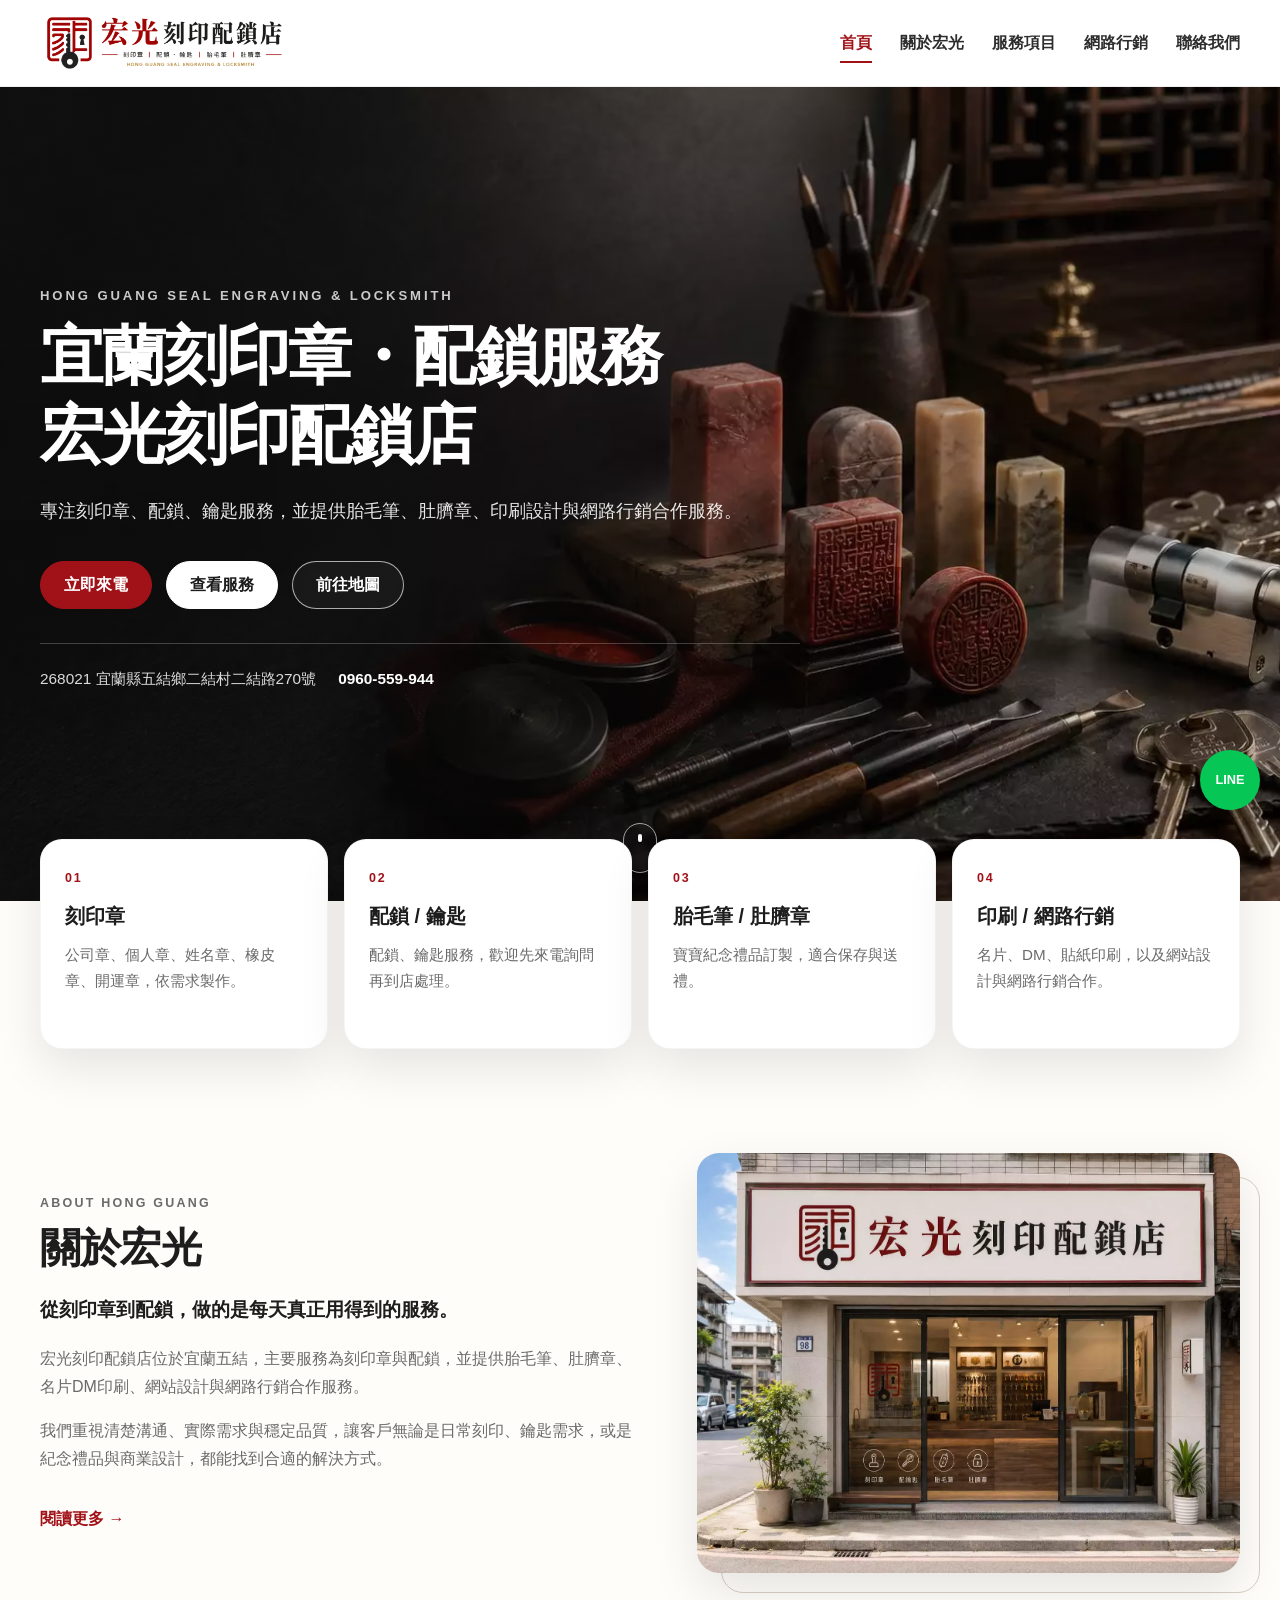
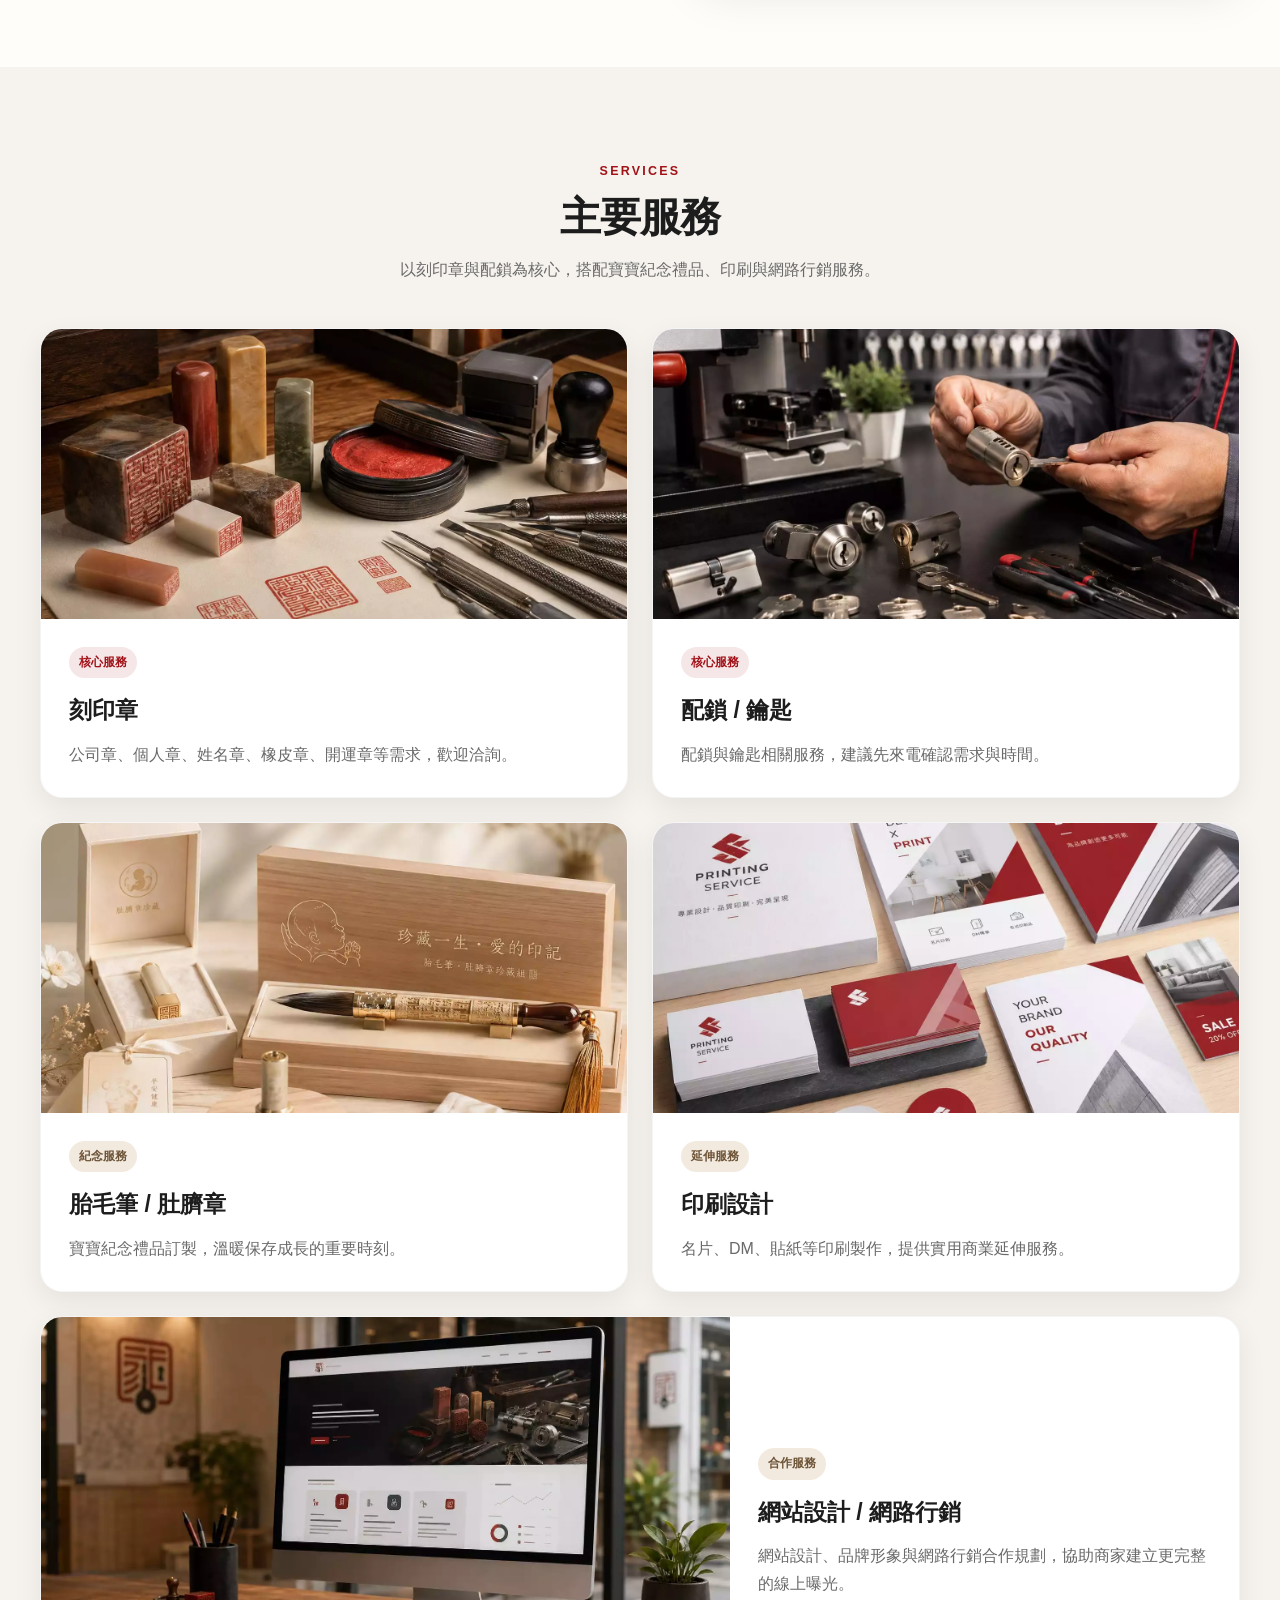
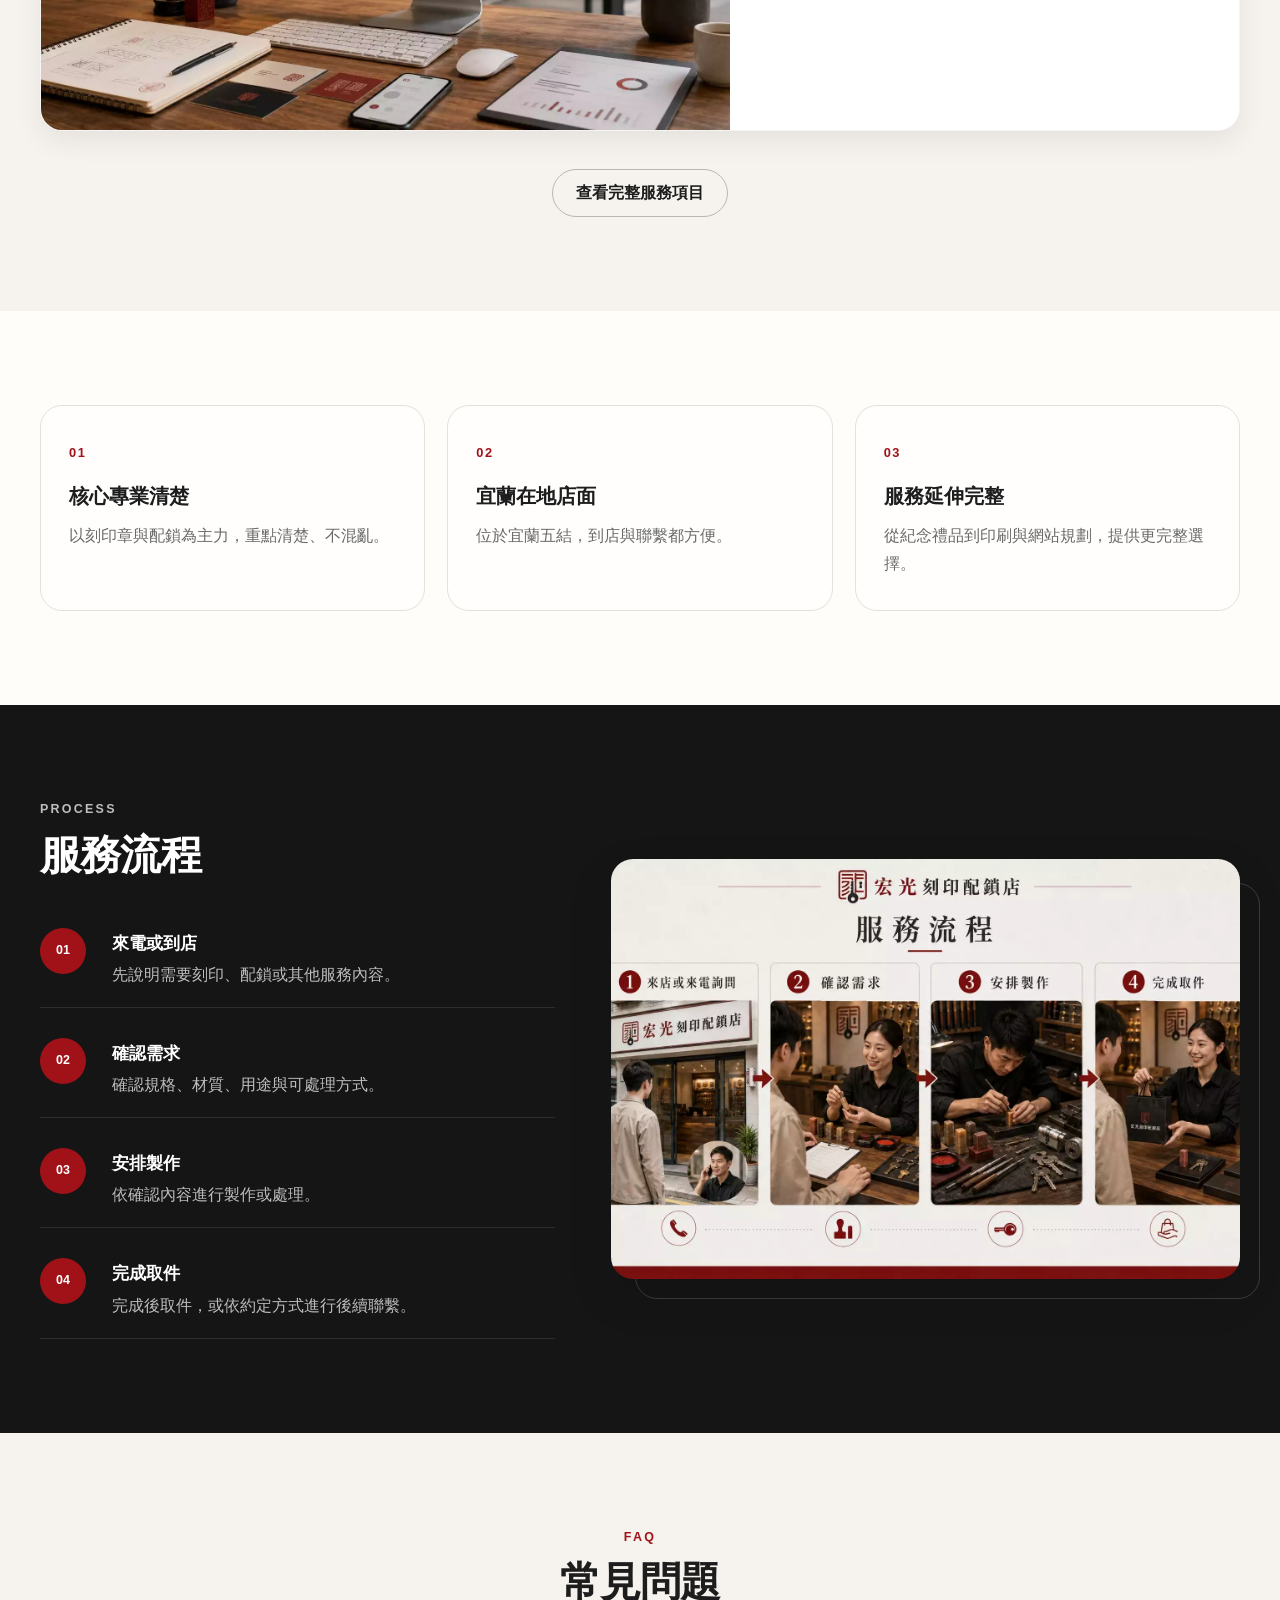
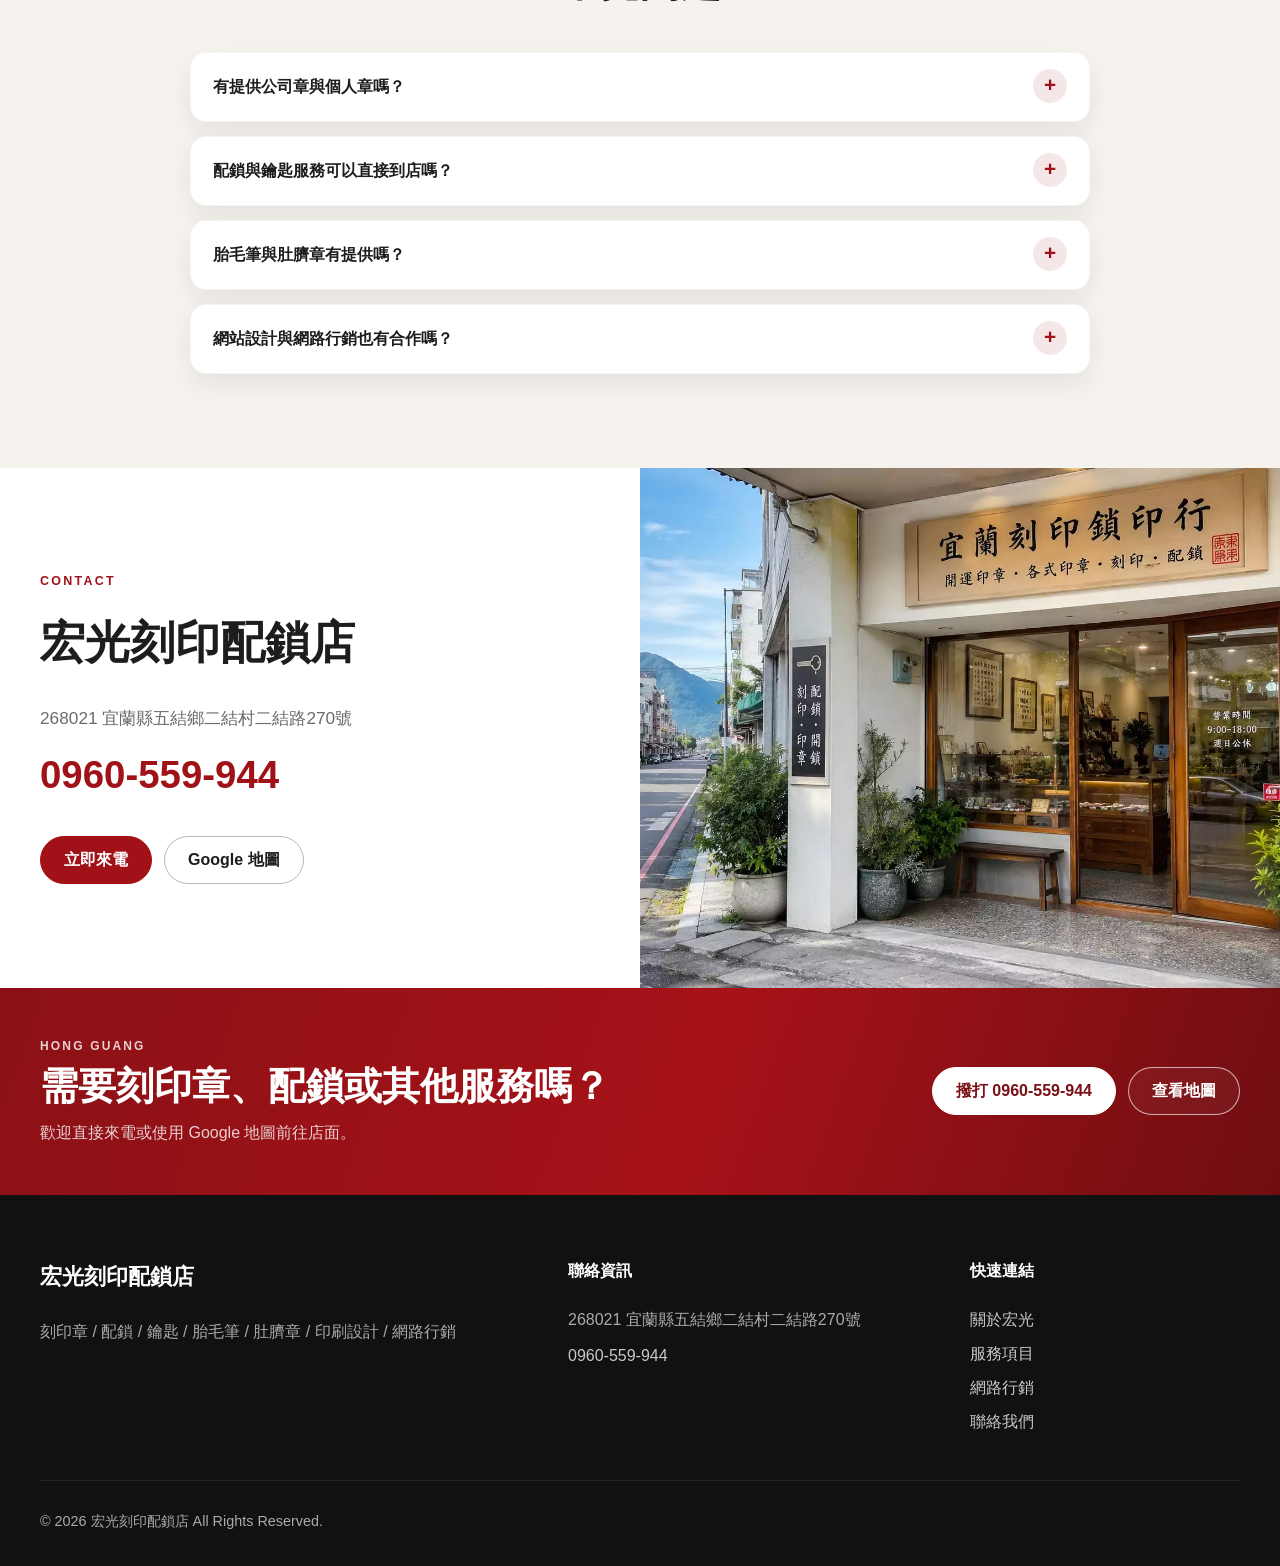
==== index.html @ 3224ef76 "Add files via upload" ====
<!DOCTYPE html>
<html lang="zh-Hant">
<head>
  <meta charset="UTF-8">
  <meta name="viewport" content="width=device-width, initial-scale=1.0">

  <title>宏光刻印配鎖店｜宜蘭刻印章・配鎖・鑰匙服務</title>
  <meta name="description" content="宏光刻印配鎖店位於宜蘭五結，主要提供刻印章、配鎖、鑰匙服務，並提供胎毛筆、肚臍章、名片DM印刷、網站設計與網路行銷合作服務。">
  <meta name="keywords" content="宜蘭刻印,宜蘭配鎖,宜蘭鑰匙,五結刻印章,五結配鎖,公司章,個人章,胎毛筆,肚臍章,網站設計,網路行銷">
  <meta name="robots" content="index,follow">

  <meta property="og:title" content="宏光刻印配鎖店｜宜蘭刻印章・配鎖・鑰匙服務">
  <meta property="og:description" content="宜蘭五結在地刻印章、配鎖與鑰匙服務，另提供胎毛筆、肚臍章、印刷設計與網路行銷合作。">
  <meta property="og:type" content="website">
  <meta property="og:url" content="https://yilanprinting.github.io/">
  <meta property="og:image" content="https://yilanprinting.github.io/images/bg.webp">

  <link rel="stylesheet" href="style.css">
</head>
<body>

  <header class="site-header" id="top">
    <div class="container header-inner">
      <a href="index.html" class="logo" aria-label="宏光刻印配鎖店首頁">
        <!-- ● 圖片：images/logo.webp｜網站 Logo -->
        <img src="images/hglogo.webp" alt="宏光刻印配鎖店 Logo">
      </a>

      <button class="nav-toggle" id="navToggle" type="button" aria-label="開啟選單" aria-expanded="false" aria-controls="siteNav">
        <span></span><span></span><span></span>
      </button>

      <nav class="site-nav" id="siteNav">
        <a class="active" href="index.html">首頁</a>
        <a href="about.html">關於宏光</a>
        <a href="services.html">服務項目</a>
        <a href="marketing.html">網路行銷</a>
        <a href="contact.html">聯絡我們</a>
      </nav>
    </div>
  </header>

  <main>
    <section class="hero">
      <!-- ● 主視覺備援圖：images/bg.webp｜建議 1920×1080 -->
      <!-- ● 日後影片：根目錄 hero.mp4；影片失效時仍由 bg.webp 備援 -->
      <video class="hero-video" id="heroVideo" autoplay muted loop playsinline poster="images/bg.webp">
        <source src="hero.mp4" type="video/mp4">
      </video>

      <div class="hero-overlay"></div>

      <div class="container hero-content">
        <p class="hero-kicker">HONG GUANG SEAL ENGRAVING & LOCKSMITH</p>
        <h1>宜蘭刻印章・配鎖服務<span>宏光刻印配鎖店</span></h1>
        <p class="hero-text">專注刻印章、配鎖、鑰匙服務，並提供胎毛筆、肚臍章、印刷設計與網路行銷合作服務。</p>

        <div class="hero-actions">
          <a class="btn btn-primary" href="tel:0960559944">立即來電</a>
          <a class="btn btn-secondary" href="#services">查看服務</a>
          <a class="btn btn-ghost" href="https://maps.app.goo.gl/jcagy389bFnifZZZA" target="_blank" rel="noopener">前往地圖</a>
        </div>

        <div class="hero-info">
          <span>268021 宜蘭縣五結鄉二結村二結路270號</span>
          <a href="tel:0960559944">0960-559-944</a>
        </div>
      </div>

      <a class="hero-scroll" href="#services" aria-label="往下瀏覽"><span></span></a>
    </section>

    <section class="quick-intro" id="services">
      <div class="container">
        <div class="intro-grid">
          <article class="intro-card">
            <div class="intro-number">01</div>
            <h2>刻印章</h2>
            <p>公司章、個人章、姓名章、橡皮章、開運章，依需求製作。</p>
          </article>
          <article class="intro-card">
            <div class="intro-number">02</div>
            <h2>配鎖 / 鑰匙</h2>
            <p>配鎖、鑰匙服務，歡迎先來電詢問再到店處理。</p>
          </article>
          <article class="intro-card">
            <div class="intro-number">03</div>
            <h2>胎毛筆 / 肚臍章</h2>
            <p>寶寶紀念禮品訂製，適合保存與送禮。</p>
          </article>
          <article class="intro-card">
            <div class="intro-number">04</div>
            <h2>印刷 / 網路行銷</h2>
            <p>名片、DM、貼紙印刷，以及網站設計與網路行銷合作。</p>
          </article>
        </div>
      </div>
    </section>

    <section class="section">
      <div class="container split">
        <div class="split-text reveal">
          <p class="section-kicker">ABOUT HONG GUANG</p>
          <h2>關於宏光</h2>
          <p class="lead">從刻印章到配鎖，做的是每天真正用得到的服務。</p>
          <p>宏光刻印配鎖店位於宜蘭五結，主要服務為刻印章與配鎖，並提供胎毛筆、肚臍章、名片DM印刷、網站設計與網路行銷合作服務。</p>
          <p>我們重視清楚溝通、實際需求與穩定品質，讓客戶無論是日常刻印、鑰匙需求，或是紀念禮品與商業設計，都能找到合適的解決方式。</p>
          <a class="text-link" href="about.html">閱讀更多 →</a>
        </div>

        <div class="split-media reveal">
          <!-- ● 圖片：images/about-store.webp｜建議 1200×900｜店面或職人工作照 -->
          <img src="images/p1.webp" alt="宏光刻印配鎖店店面形象" loading="lazy">
        </div>
      </div>
    </section>

    <section class="section section-light">
      <div class="container">
        <div class="section-head reveal">
          <p class="section-kicker">SERVICES</p>
          <h2>主要服務</h2>
          <p>以刻印章與配鎖為核心，搭配寶寶紀念禮品、印刷與網路行銷服務。</p>
        </div>

        <div class="service-grid">
          <article class="service-card reveal">
            <!-- ● 圖片：images/service-seal.webp｜建議 960×720｜刻印章 -->
            <img src="images/p2.webp" alt="刻印章服務" loading="lazy">
            <div class="service-body">
              <span class="service-tag">核心服務</span>
              <h3>刻印章</h3>
              <p>公司章、個人章、姓名章、橡皮章、開運章等需求，歡迎洽詢。</p>
            </div>
          </article>

          <article class="service-card reveal">
            <!-- ● 圖片：images/service-lock.webp｜建議 960×720｜鑰匙、鎖具、配鎖工具 -->
            <img src="images/p3.webp" alt="配鎖與鑰匙服務" loading="lazy">
            <div class="service-body">
              <span class="service-tag">核心服務</span>
              <h3>配鎖 / 鑰匙</h3>
              <p>配鎖與鑰匙相關服務，建議先來電確認需求與時間。</p>
            </div>
          </article>

          <article class="service-card reveal">
            <!-- ● 圖片：images/service-baby.webp｜建議 960×720｜胎毛筆、肚臍章 -->
            <img src="images/p4.webp" alt="胎毛筆與肚臍章" loading="lazy">
            <div class="service-body">
              <span class="service-tag secondary">紀念服務</span>
              <h3>胎毛筆 / 肚臍章</h3>
              <p>寶寶紀念禮品訂製，溫暖保存成長的重要時刻。</p>
            </div>
          </article>

          <article class="service-card reveal">
            <!-- ● 圖片：images/service-print.webp｜建議 960×720｜名片、DM、貼紙 -->
            <img src="images/p5.webp" alt="名片與DM印刷" loading="lazy">
            <div class="service-body">
              <span class="service-tag secondary">延伸服務</span>
              <h3>印刷設計</h3>
              <p>名片、DM、貼紙等印刷製作，提供實用商業延伸服務。</p>
            </div>
          </article>

          <article class="service-card service-card-wide reveal">
            <!-- ● 圖片：images/service-marketing.webp｜建議 1200×720｜網站設計、網路行銷 -->
            <img src="images/p6.webp" alt="網站設計與網路行銷" loading="lazy">
            <div class="service-body">
              <span class="service-tag secondary">合作服務</span>
              <h3>網站設計 / 網路行銷</h3>
              <p>網站設計、品牌形象與網路行銷合作規劃，協助商家建立更完整的線上曝光。</p>
            </div>
          </article>
        </div>

        <div class="section-center">
          <a class="btn btn-outline-dark" href="services.html">查看完整服務項目</a>
        </div>
      </div>
    </section>

    <section class="section">
      <div class="container feature-grid">
        <article class="feature-item reveal">
          <span>01</span>
          <h3>核心專業清楚</h3>
          <p>以刻印章與配鎖為主力，重點清楚、不混亂。</p>
        </article>
        <article class="feature-item reveal">
          <span>02</span>
          <h3>宜蘭在地店面</h3>
          <p>位於宜蘭五結，到店與聯繫都方便。</p>
        </article>
        <article class="feature-item reveal">
          <span>03</span>
          <h3>服務延伸完整</h3>
          <p>從紀念禮品到印刷與網站規劃，提供更完整選擇。</p>
        </article>
      </div>
    </section>

    <section class="section section-dark">
      <div class="container split reverse">
        <div class="split-text reveal">
          <p class="section-kicker">PROCESS</p>
          <h2>服務流程</h2>
          <ol class="process-list">
            <li><span>01</span><div><strong>來電或到店</strong><p>先說明需要刻印、配鎖或其他服務內容。</p></div></li>
            <li><span>02</span><div><strong>確認需求</strong><p>確認規格、材質、用途與可處理方式。</p></div></li>
            <li><span>03</span><div><strong>安排製作</strong><p>依確認內容進行製作或處理。</p></div></li>
            <li><span>04</span><div><strong>完成取件</strong><p>完成後取件，或依約定方式進行後續聯繫。</p></div></li>
          </ol>
        </div>

        <div class="split-media reveal">
          <!-- ● 圖片：images/p6.webp｜建議 1200×800｜印章與鑰匙職人場景 -->
          <img src="images/p7.webp" alt="宏光服務流程示意" loading="lazy">
        </div>
      </div>
    </section>

    <section class="section section-light">
      <div class="container">
        <div class="section-head reveal">
          <p class="section-kicker">FAQ</p>
          <h2>常見問題</h2>
        </div>

        <div class="faq-list">
          <details class="reveal">
            <summary>有提供公司章與個人章嗎？</summary>
            <p>有，包含公司章、個人章、姓名章、開運章等，可依需求詢問。</p>
          </details>
          <details class="reveal">
            <summary>配鎖與鑰匙服務可以直接到店嗎？</summary>
            <p>可以，若是不確定是否能處理，建議先撥 0960-559-944 確認。</p>
          </details>
          <details class="reveal">
            <summary>胎毛筆與肚臍章有提供嗎？</summary>
            <p>有提供相關訂製服務，詳細樣式、材質與製作方式可再洽詢。</p>
          </details>
          <details class="reveal">
            <summary>網站設計與網路行銷也有合作嗎？</summary>
            <p>有，提供網站設計與網路行銷合作服務，可依商家需求進一步討論。</p>
          </details>
        </div>
      </div>
    </section>

    <section class="location-section">
      <div class="location-inner">
        <div class="location-copy reveal">
          <p class="section-kicker">CONTACT</p>
          <h2>宏光刻印配鎖店</h2>
          <p class="location-address">268021 宜蘭縣五結鄉二結村二結路270號</p>
          <a class="location-phone" href="tel:0960559944">0960-559-944</a>
          <div class="location-actions">
            <a class="btn btn-primary" href="tel:0960559944">立即來電</a>
            <a class="btn btn-outline-dark" href="https://maps.app.goo.gl/jcagy389bFnifZZZA" target="_blank" rel="noopener">Google 地圖</a>
          </div>
        </div>

        <div class="location-visual reveal">
          <!-- ● 圖片：images/storefront.webp｜建議 1200×900｜店面照片，日後換真實照片最好 -->
          <img src="images/p8.webp" alt="宏光刻印配鎖店店面" loading="lazy">
        </div>
      </div>
    </section>

    <section class="cta-strip">
      <div class="container cta-strip-inner">
        <div>
          <p class="cta-kicker">HONG GUANG</p>
          <h2>需要刻印章、配鎖或其他服務嗎？</h2>
          <p>歡迎直接來電或使用 Google 地圖前往店面。</p>
        </div>
        <div class="cta-strip-actions">
          <a class="btn btn-light" href="tel:0960559944">撥打 0960-559-944</a>
          <a class="btn btn-ghost" href="https://maps.app.goo.gl/jcagy389bFnifZZZA" target="_blank" rel="noopener">查看地圖</a>
        </div>
      </div>
    </section>
  </main>

  <footer class="site-footer">
    <div class="container footer-grid">
      <div>
        <h3>宏光刻印配鎖店</h3>
        <p>刻印章 / 配鎖 / 鑰匙 / 胎毛筆 / 肚臍章 / 印刷設計 / 網路行銷</p>
      </div>
      <div>
        <h4>聯絡資訊</h4>
        <p>268021 宜蘭縣五結鄉二結村二結路270號</p>
        <p><a href="tel:0960559944">0960-559-944</a></p>
      </div>
      <div>
        <h4>快速連結</h4>
        <a href="about.html">關於宏光</a>
        <a href="services.html">服務項目</a>
        <a href="marketing.html">網路行銷</a>
        <a href="contact.html">聯絡我們</a>
      </div>
    </div>
    <div class="container footer-bottom">
      <p>© <span id="year"></span> 宏光刻印配鎖店 All Rights Reserved.</p>
    </div>
  </footer>

  <!-- ● LINE 連結先保留；取得 LINE 網址後只要把 href="#" 換掉 -->
  <a class="line-float" id="lineFloat" href="#" aria-label="LINE 聯絡"><span>LINE</span></a>

  <button class="back-to-top" id="backToTop" type="button" aria-label="回到頂部">↑</button>

  <script src="main.js"></script>
</body>
</html>
---- style.css ----
:root{
  --primary:#a11218;
  --primary-dark:#781015;
  --primary-soft:#f5e7e7;
  --ink:#1d1d1d;
  --text:#303030;
  --muted:#6a6a6a;
  --paper:#fffdf9;
  --light:#f6f3ee;
  --white:#fff;
  --dark:#151515;
  --line:#e7e0d8;
  --shadow:0 18px 48px rgba(0,0,0,.10);
  --shadow-soft:0 10px 28px rgba(0,0,0,.07);
  --radius:22px;
  --container:1200px;
}

*{box-sizing:border-box}
html{scroll-behavior:smooth}
body{
  margin:0;
  font-family:"Noto Sans TC","Microsoft JhengHei","PingFang TC",Arial,sans-serif;
  color:var(--text);
  background:var(--paper);
  line-height:1.75;
  -webkit-font-smoothing:antialiased;
}
body.menu-open{overflow:hidden}
img{display:block;width:100%;max-width:100%}
a{color:inherit;text-decoration:none}
button{font:inherit}
.container{width:min(var(--container),calc(100% - 40px));margin:auto}

/* Header */
.site-header{
  position:sticky;
  top:0;
  z-index:1000;
  background:rgba(255,255,255,.92);
  backdrop-filter:blur(14px);
  border-bottom:1px solid rgba(0,0,0,.06);
}
.header-inner{min-height:86px;display:flex;align-items:center;justify-content:space-between;gap:28px}
.logo{display:block;flex:0 0 auto}
.logo img{width:auto;max-width:420px;max-height:62px;object-fit:contain}
.site-nav{display:flex;align-items:center;gap:28px}
.site-nav a{position:relative;color:#2d2d2d;font-size:.98rem;font-weight:700;padding:10px 0}
.site-nav a::after{content:"";position:absolute;left:0;right:100%;bottom:4px;height:2px;background:var(--primary);transition:.25s}
.site-nav a:hover,.site-nav a.active{color:var(--primary)}
.site-nav a:hover::after,.site-nav a.active::after{right:0}
.nav-toggle{display:none;width:46px;height:46px;border:0;border-radius:12px;background:#f5f2ee;padding:11px;cursor:pointer}
.nav-toggle span{display:block;width:100%;height:2px;background:#202020;margin:5px 0;transition:.25s}

/* Hero */
.hero{
  position:relative;
  min-height:calc(100vh - 86px);
  display:flex;
  align-items:center;
  overflow:hidden;
  background:url("images/bg.webp") center/cover no-repeat;
}
.hero-video{position:absolute;inset:0;width:100%;height:100%;object-fit:cover;z-index:0}
.hero-video.video-failed{display:none}
.hero-overlay{
  position:absolute;inset:0;z-index:1;
  background:linear-gradient(90deg,rgba(11,11,11,.72) 0%,rgba(11,11,11,.58) 36%,rgba(11,11,11,.25) 68%,rgba(11,11,11,.13) 100%);
}
.hero-content{position:relative;z-index:2;color:#fff;padding:110px 0 120px}
.hero-kicker{margin:0 0 14px;font-size:.82rem;font-weight:800;letter-spacing:.22em;color:rgba(255,255,255,.78)}
.hero h1{margin:0;max-width:900px;font-size:clamp(2.5rem,5vw,5.2rem);line-height:1.08;letter-spacing:-.03em;font-weight:800}
.hero h1 span{display:block;margin-top:10px}
.hero-text{max-width:720px;margin:26px 0 0;font-size:clamp(1rem,1.4vw,1.18rem);color:rgba(255,255,255,.9)}
.hero-actions{display:flex;flex-wrap:wrap;gap:14px;margin-top:34px}
.hero-info{display:flex;flex-wrap:wrap;gap:10px 22px;margin-top:34px;padding-top:22px;border-top:1px solid rgba(255,255,255,.22);max-width:760px;font-size:.96rem;color:rgba(255,255,255,.85)}
.hero-info a{font-weight:800;color:#fff}
.hero-scroll{position:absolute;z-index:3;left:50%;bottom:28px;transform:translateX(-50%);width:34px;height:50px;border:1px solid rgba(255,255,255,.6);border-radius:999px}
.hero-scroll span{position:absolute;top:10px;left:50%;width:4px;height:8px;border-radius:999px;background:#fff;transform:translateX(-50%);animation:scrollDot 1.6s infinite}
@keyframes scrollDot{0%{transform:translate(-50%,0);opacity:0}25%{opacity:1}70%{opacity:1}100%{transform:translate(-50%,18px);opacity:0}}

/* Buttons */
.btn{display:inline-flex;align-items:center;justify-content:center;min-height:48px;padding:12px 23px;border-radius:999px;font-weight:800;line-height:1;transition:.2s}
.btn:hover{transform:translateY(-2px)}
.btn-primary{color:#fff;background:var(--primary);border:1px solid var(--primary)}
.btn-primary:hover{background:var(--primary-dark);border-color:var(--primary-dark)}
.btn-secondary{color:#1c1c1c;background:#fff;border:1px solid #fff}
.btn-ghost{color:#fff;border:1px solid rgba(255,255,255,.65);background:rgba(255,255,255,.04)}
.btn-ghost:hover{background:rgba(255,255,255,.12)}
.btn-outline-dark{color:var(--ink);border:1px solid #bdb6ae;background:transparent}
.btn-outline-dark:hover{color:#fff;background:var(--ink);border-color:var(--ink)}
.btn-light{color:var(--primary-dark);background:#fff;border:1px solid #fff}

/* Quick intro */
.quick-intro{position:relative;z-index:5;margin-top:-62px;padding-bottom:10px}
.intro-grid{display:grid;grid-template-columns:repeat(4,1fr);gap:16px}
.intro-card{position:relative;min-height:210px;background:#fff;border:1px solid rgba(0,0,0,.04);border-radius:var(--radius);padding:28px 24px 24px;box-shadow:var(--shadow);overflow:hidden}
.intro-card::before{content:"";position:absolute;left:0;top:0;width:100%;height:4px;background:var(--primary);transform:scaleX(0);transform-origin:left;transition:.3s}
.intro-card:hover::before{transform:scaleX(1)}
.intro-number{color:var(--primary);font-size:.78rem;font-weight:900;letter-spacing:.14em}
.intro-card h2{margin:9px 0 8px;color:var(--ink);font-size:1.24rem}
.intro-card p{margin:0;color:var(--muted);font-size:.95rem}

/* Sections */
.section{padding:94px 0}
.section-light{background:var(--light)}
.section-dark{background:var(--dark);color:#fff}
.section-kicker{margin:0 0 10px;color:var(--primary);font-size:.78rem;font-weight:900;letter-spacing:.18em}
.section-dark .section-kicker{color:#dc8e91}
.section h2,.section-head h2{margin:0;color:var(--ink);font-size:clamp(2rem,3.2vw,3rem);line-height:1.2;letter-spacing:-.02em}
.section-dark h2{color:#fff}
.section-head{max-width:760px;margin:0 auto 44px;text-align:center}
.section-head>p:last-child{margin:14px auto 0;max-width:720px;color:var(--muted)}
.section-center{text-align:center;margin-top:38px}
.text-link{display:inline-block;margin-top:16px;color:var(--primary);font-weight:800}
.lead{color:var(--ink)!important;font-size:1.2rem;font-weight:700}

/* Split */
.split{display:grid;grid-template-columns:1.05fr .95fr;gap:56px;align-items:center}
.split.reverse{grid-template-columns:.9fr 1.1fr}
.split-text p{color:var(--muted)}
.section-dark .split-text p{color:rgba(255,255,255,.72)}
.split-media{position:relative}
.split-media::before{content:"";position:absolute;inset:24px -20px -20px 24px;border:1px solid #d9cec1;border-radius:var(--radius);z-index:0}
.section-dark .split-media::before{border-color:rgba(255,255,255,.16)}
.split-media img{position:relative;z-index:1;min-height:420px;object-fit:cover;border-radius:var(--radius);box-shadow:var(--shadow)}

/* Services */
.service-grid{display:grid;grid-template-columns:repeat(2,1fr);gap:24px}
.service-card{background:#fff;border-radius:var(--radius);overflow:hidden;box-shadow:var(--shadow-soft);border:1px solid rgba(0,0,0,.04);transition:.25s}
.service-card:hover{transform:translateY(-5px);box-shadow:var(--shadow)}
.service-card img{height:290px;object-fit:cover}
.service-card-wide{grid-column:1/-1;display:grid;grid-template-columns:1.15fr .85fr}
.service-card-wide img{height:100%;min-height:340px}
.service-card-wide .service-body{display:flex;flex-direction:column;justify-content:center}
.service-body{padding:28px}
.service-tag{display:inline-flex;width:max-content;min-height:28px;padding:5px 10px;margin-bottom:12px;border-radius:999px;background:var(--primary-soft);color:var(--primary);font-size:.76rem;font-weight:900}
.service-tag.secondary{color:#6d5437;background:#f2eadf}
.service-body h3{margin:0 0 10px;color:var(--ink);font-size:1.45rem}
.service-body p{margin:0;color:var(--muted)}

/* Features */
.feature-grid{display:grid;grid-template-columns:repeat(3,1fr);gap:22px}
.feature-item{padding:32px 28px;border:1px solid var(--line);border-radius:var(--radius);background:rgba(255,255,255,.7)}
.feature-item>span{color:var(--primary);font-size:.8rem;font-weight:900;letter-spacing:.12em}
.feature-item h3{margin:12px 0 8px;color:var(--ink);font-size:1.28rem}
.feature-item p{margin:0;color:var(--muted)}

/* Process */
.process-list{list-style:none;margin:30px 0 0;padding:0;display:grid;gap:12px}
.process-list li{display:grid;grid-template-columns:54px 1fr;gap:18px;align-items:flex-start;padding:18px 0;border-bottom:1px solid rgba(255,255,255,.10)}
.process-list li>span{display:flex;align-items:center;justify-content:center;width:46px;height:46px;border-radius:50%;background:var(--primary);color:#fff;font-size:.78rem;font-weight:900}
.process-list strong{display:block;margin-bottom:3px;color:#fff;font-size:1.08rem}
.process-list p{margin:0}

/* FAQ */
.faq-list{max-width:900px;margin:0 auto;display:grid;gap:14px}
.faq-list details{background:#fff;border:1px solid rgba(0,0,0,.04);border-radius:16px;padding:0 22px;box-shadow:var(--shadow-soft)}
.faq-list summary{position:relative;cursor:pointer;list-style:none;padding:20px 44px 20px 0;color:var(--ink);font-weight:800}
.faq-list summary::-webkit-details-marker{display:none}
.faq-list summary::after{content:"+";position:absolute;right:0;top:16px;width:34px;height:34px;display:flex;align-items:center;justify-content:center;border-radius:50%;color:var(--primary);background:var(--primary-soft);font-size:1.3rem}
.faq-list details[open] summary::after{content:"−"}
.faq-list details p{margin:0;padding:0 0 20px;color:var(--muted)}

/* Location */
.location-section{background:#fff}
.location-inner{display:grid;grid-template-columns:1fr 1fr;align-items:stretch}
.location-copy{padding:80px max(40px,calc((100vw - var(--container))/2));display:flex;flex-direction:column;justify-content:center}
.location-copy h2{margin:0;color:var(--ink);font-size:clamp(2rem,3.5vw,3.2rem)}
.location-address{max-width:560px;margin:22px 0 8px;color:var(--muted);font-size:1.08rem}
.location-phone{width:max-content;color:var(--primary);font-size:clamp(1.6rem,3vw,2.5rem);font-weight:900}
.location-actions{display:flex;flex-wrap:wrap;gap:12px;margin-top:28px}
.location-visual{min-height:520px}
.location-visual img{width:100%;height:100%;object-fit:cover}

/* CTA */
.cta-strip{color:#fff;background:linear-gradient(110deg,#8b1116 0%,#a61218 55%,#6f0e12 100%);padding:48px 0}
.cta-strip-inner{display:flex;align-items:center;justify-content:space-between;gap:34px}
.cta-kicker{margin:0 0 6px!important;font-size:.75rem;font-weight:900;letter-spacing:.18em;color:rgba(255,255,255,.7)}
.cta-strip h2{margin:0;font-size:clamp(1.7rem,3vw,2.5rem);line-height:1.2}
.cta-strip p{margin:10px 0 0;color:rgba(255,255,255,.8)}
.cta-strip-actions{display:flex;flex-wrap:wrap;gap:12px;flex:0 0 auto}

/* Footer */
.site-footer{padding-top:62px;background:#111;color:#aaa}
.footer-grid{display:grid;grid-template-columns:1.35fr 1fr .75fr;gap:42px}
.site-footer h3,.site-footer h4{margin-top:0;color:#fff}
.site-footer h3{font-size:1.4rem}
.site-footer p{margin:8px 0}
.site-footer a{display:block;width:max-content;max-width:100%;margin:6px 0;color:#c8c8c8}
.site-footer a:hover{color:#fff}
.footer-bottom{margin-top:38px;padding:20px 0 24px;border-top:1px solid rgba(255,255,255,.08);font-size:.9rem}

/* Floating buttons */
.line-float{position:fixed;right:20px;bottom:90px;z-index:900;width:60px;height:60px;display:flex;align-items:center;justify-content:center;border-radius:50%;color:#fff;background:#06c755;box-shadow:0 12px 28px rgba(0,0,0,.2);font-size:.8rem;font-weight:900;transition:.2s}
.line-float:hover{transform:translateY(-3px)}
.back-to-top{position:fixed;right:20px;bottom:20px;z-index:900;width:50px;height:50px;display:flex;align-items:center;justify-content:center;opacity:0;visibility:hidden;transform:translateY(10px);border:0;border-radius:50%;background:#1b1b1b;color:#fff;cursor:pointer;box-shadow:0 10px 25px rgba(0,0,0,.18);transition:.25s}
.back-to-top.show{opacity:1;visibility:visible;transform:translateY(0)}

/* Scroll reveal */
.reveal{opacity:0;transform:translateY(28px);transition:opacity .7s ease,transform .7s ease}
.reveal.is-visible{opacity:1;transform:none}

/* Responsive */
@media(max-width:1100px){
  .logo img{max-width:340px}
  .site-nav{gap:18px}
  .intro-grid{grid-template-columns:repeat(2,1fr)}
  .split,.split.reverse{grid-template-columns:1fr;gap:40px}
  .split-media{max-width:780px}
  .service-card-wide{grid-template-columns:1fr 1fr}
  .feature-grid{grid-template-columns:1fr}
  .location-inner{grid-template-columns:1fr}
  .location-copy{padding:70px 40px}
  .location-visual{min-height:420px}
}

@media(max-width:820px){
  .header-inner{min-height:76px}
  .logo img{max-width:270px;max-height:52px}
  .nav-toggle{display:block;z-index:1002}
  .nav-toggle.active span:nth-child(1){transform:translateY(7px) rotate(45deg)}
  .nav-toggle.active span:nth-child(2){opacity:0}
  .nav-toggle.active span:nth-child(3){transform:translateY(-7px) rotate(-45deg)}
  .site-nav{position:fixed;inset:76px 0 auto 0;z-index:1001;display:flex;flex-direction:column;align-items:flex-start;gap:0;padding:22px 20px 30px;background:#fff;border-top:1px solid rgba(0,0,0,.06);box-shadow:0 18px 40px rgba(0,0,0,.10);transform:translateY(-120%);opacity:0;pointer-events:none;transition:.3s}
  .site-nav.show{transform:translateY(0);opacity:1;pointer-events:auto}
  .site-nav a{width:100%;padding:14px 0;border-bottom:1px solid #eee}
  .site-nav a::after{display:none}
  .hero{min-height:calc(100svh - 76px)}
  .hero-content{padding:90px 0 110px}
  .hero-overlay{background:rgba(10,10,10,.58)}
  .quick-intro{margin-top:-38px}
  .service-grid{grid-template-columns:1fr}
  .service-card-wide{grid-column:auto;display:block}
  .service-card img,.service-card-wide img{height:260px;min-height:0}
  .cta-strip-inner{flex-direction:column;align-items:flex-start}
  .footer-grid{grid-template-columns:1fr 1fr}
}

@media(max-width:600px){
  .container{width:min(100% - 28px,var(--container))}
  .logo img{max-width:220px}
  .hero h1{font-size:clamp(2.25rem,11vw,3.8rem)}
  .hero-kicker{font-size:.68rem;letter-spacing:.14em}
  .hero-actions{display:grid;grid-template-columns:1fr 1fr;width:100%}
  .hero-actions .btn:first-child{grid-column:1/-1}
  .hero-actions .btn{width:100%}
  .intro-grid{grid-template-columns:1fr}
  .intro-card{min-height:0}
  .section{padding:72px 0}
  .split-media::before{display:none}
  .split-media img{min-height:300px}
  .location-copy{padding:64px 24px}
  .location-actions{display:grid;grid-template-columns:1fr}
  .location-actions .btn{width:100%}
  .location-visual{min-height:340px}
  .footer-grid{grid-template-columns:1fr;gap:24px}
  .cta-strip-actions{width:100%;display:grid;grid-template-columns:1fr}
  .cta-strip-actions .btn{width:100%}
  .line-float{right:14px;bottom:80px;width:56px;height:56px}
  .back-to-top{right:14px;bottom:16px;width:46px;height:46px}
}

@media(prefers-reduced-motion:reduce){
  html{scroll-behavior:auto}
  *,*::before,*::after{animation-duration:.01ms!important;animation-iteration-count:1!important;transition-duration:.01ms!important}
  .reveal{opacity:1;transform:none}
}
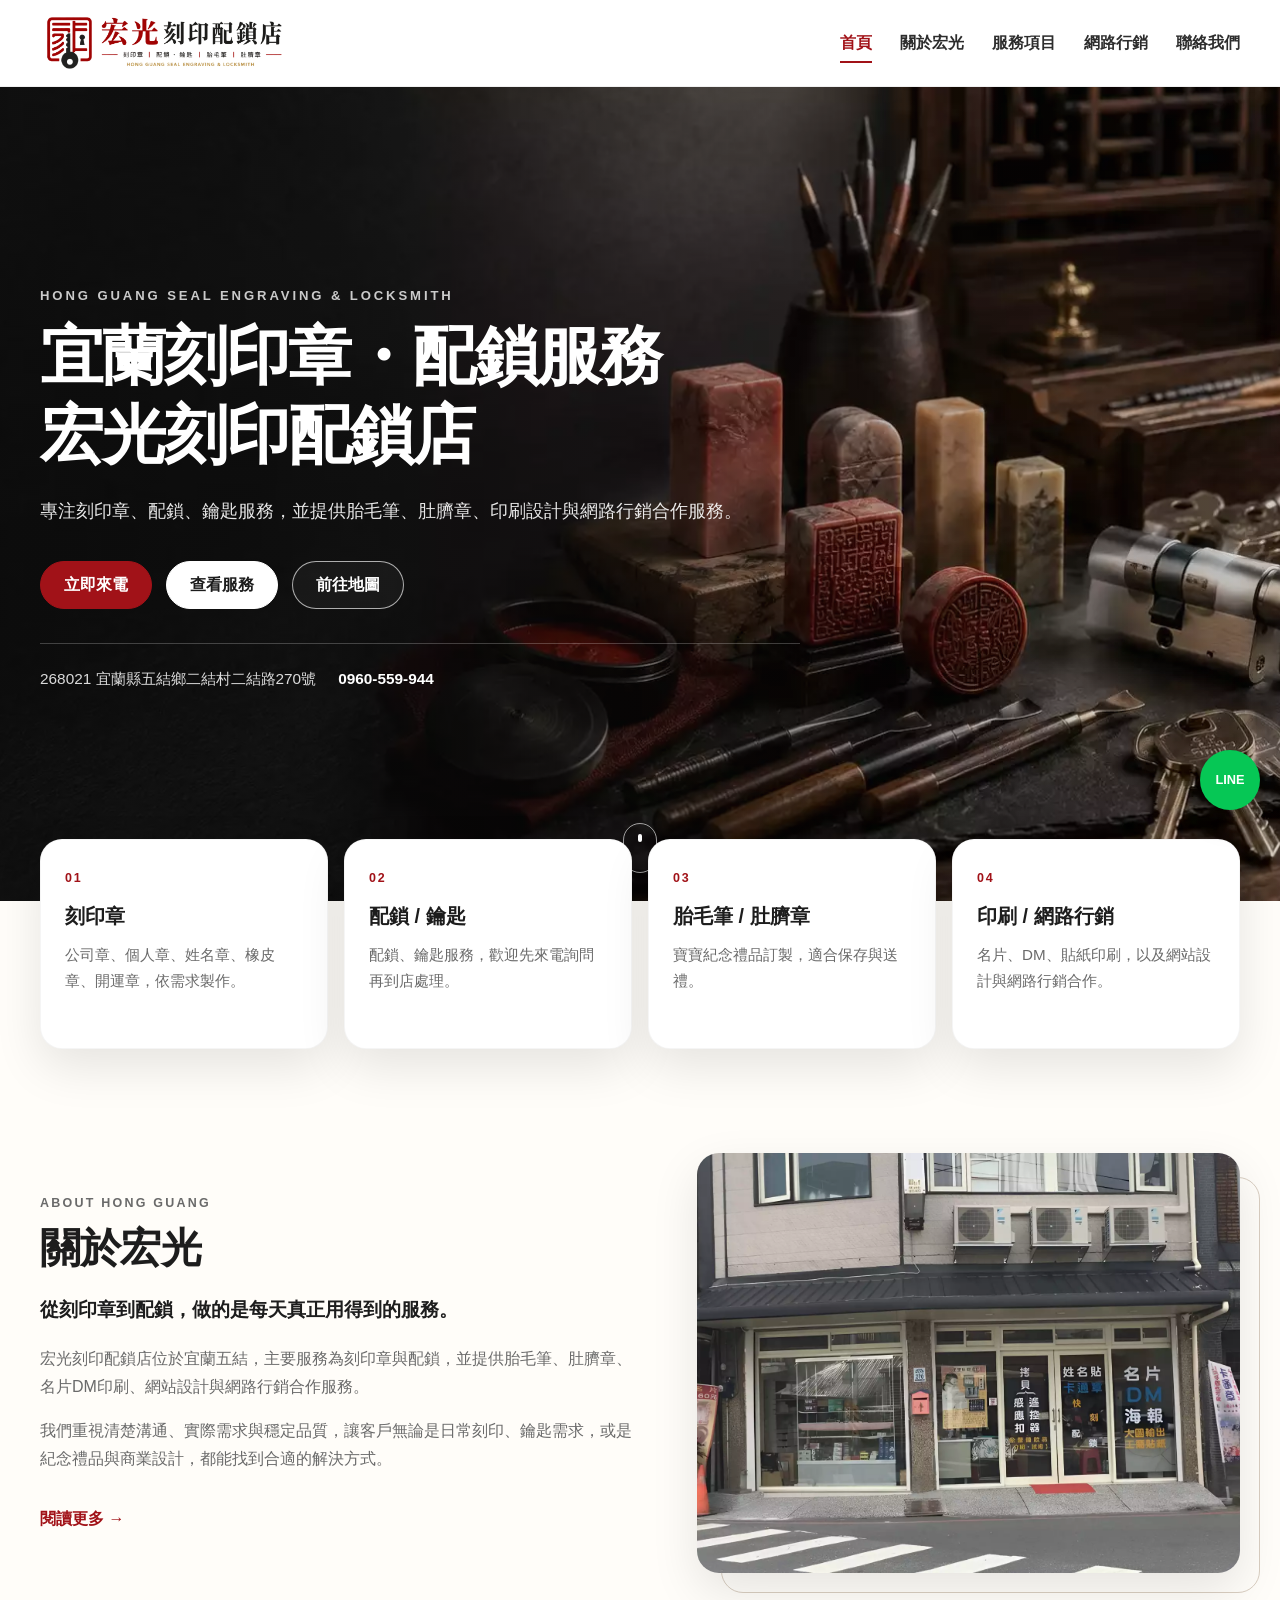
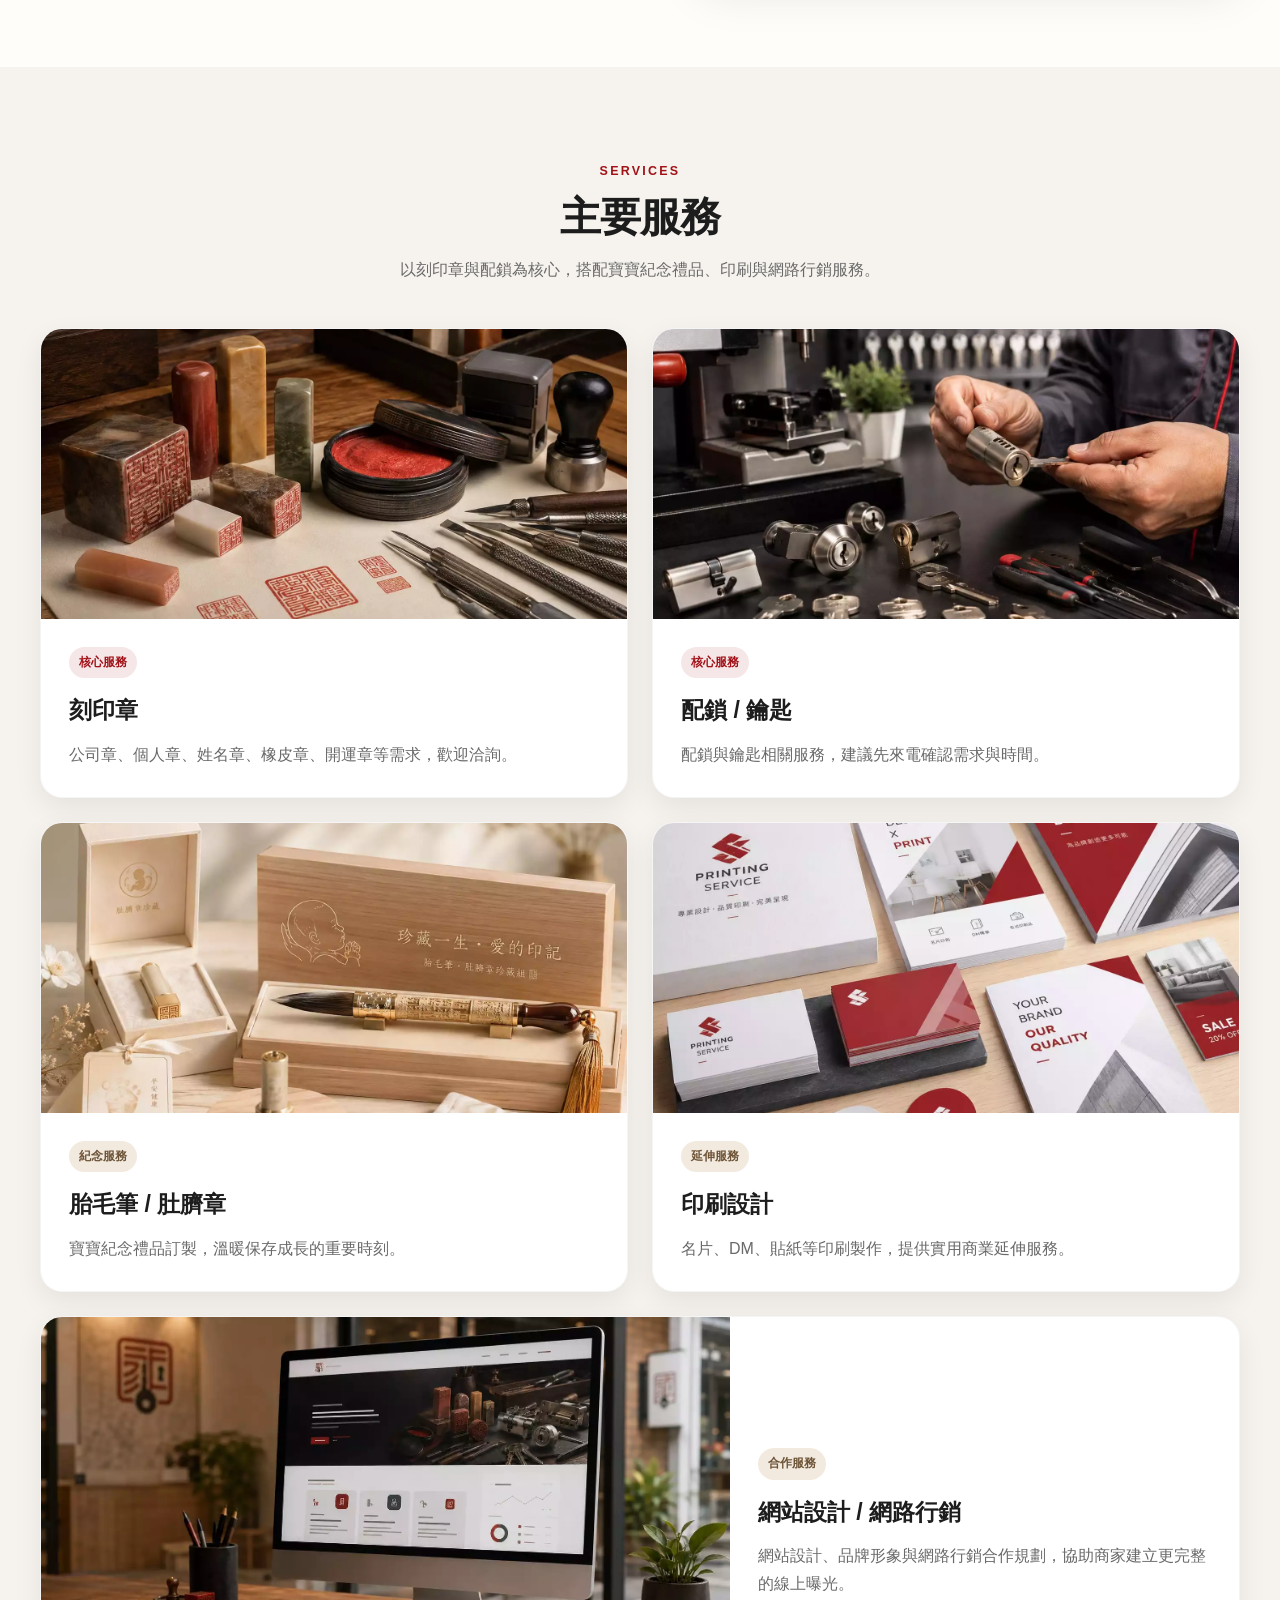
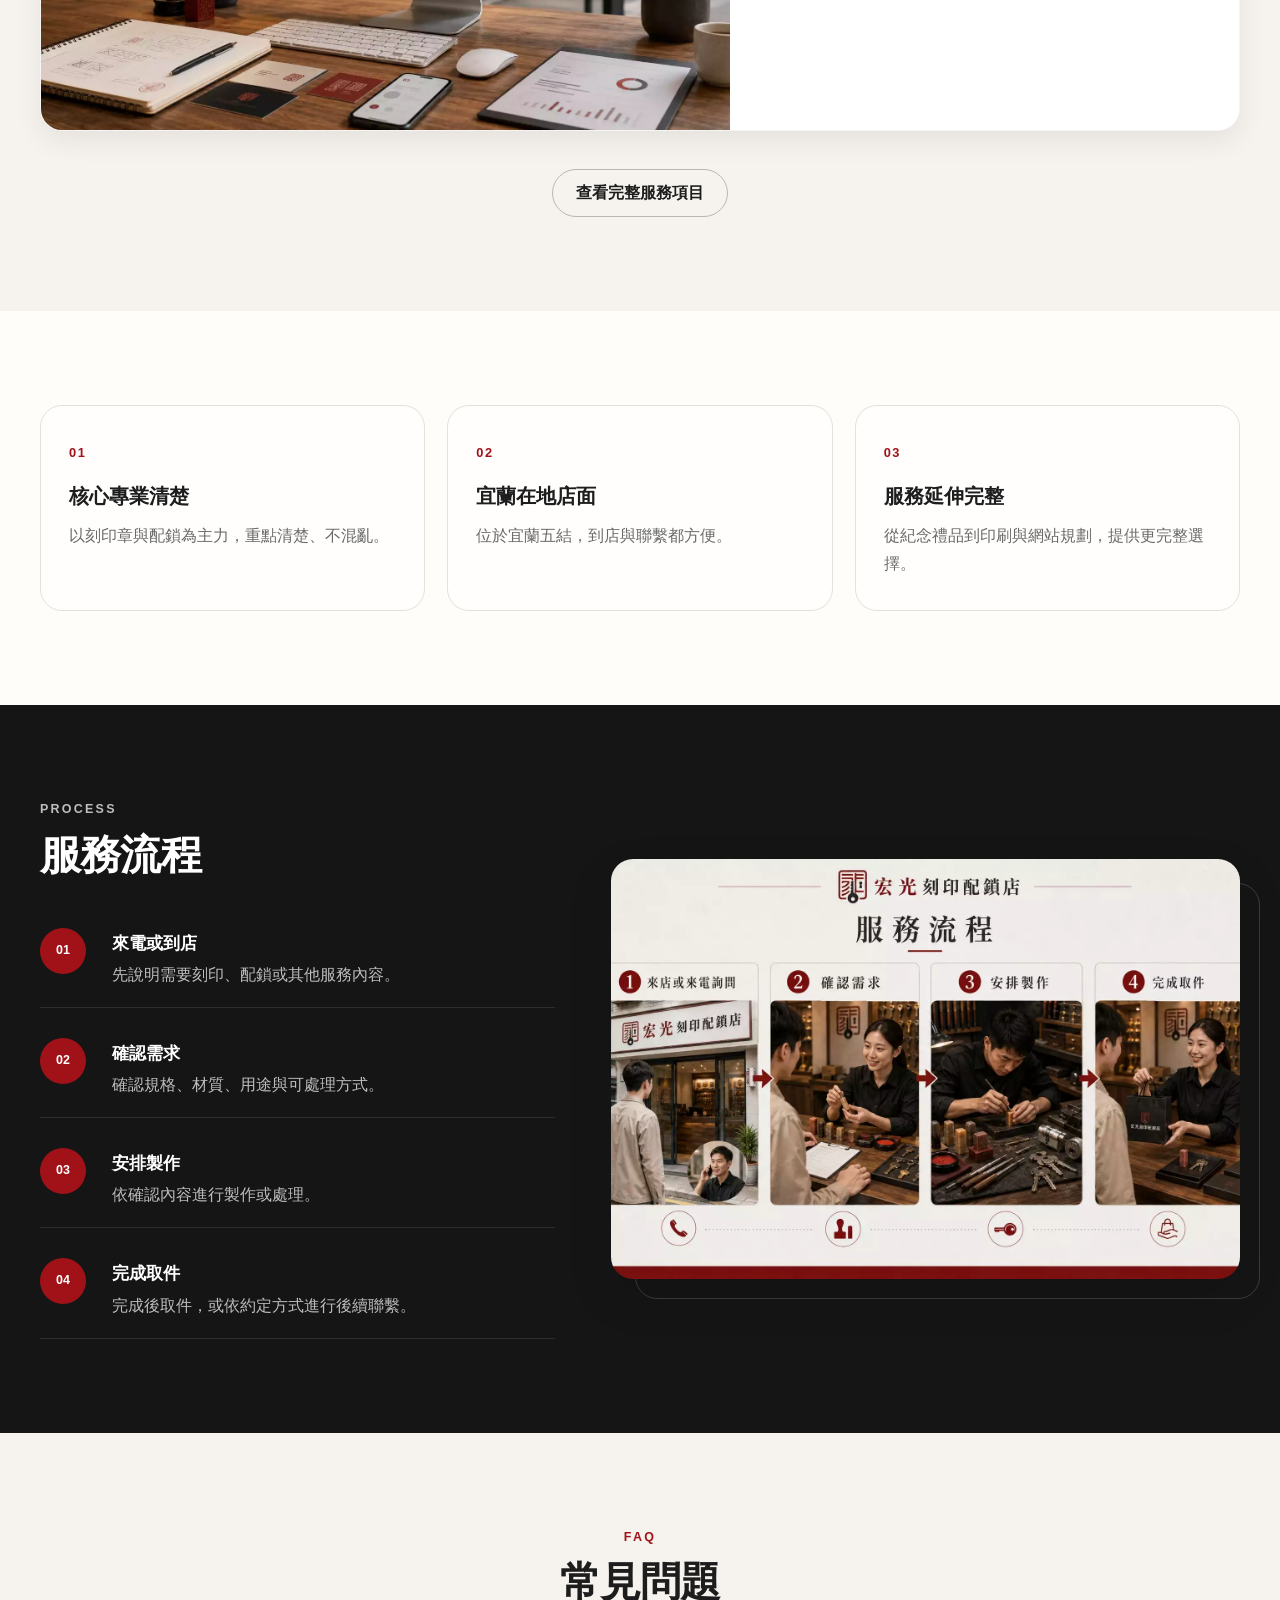
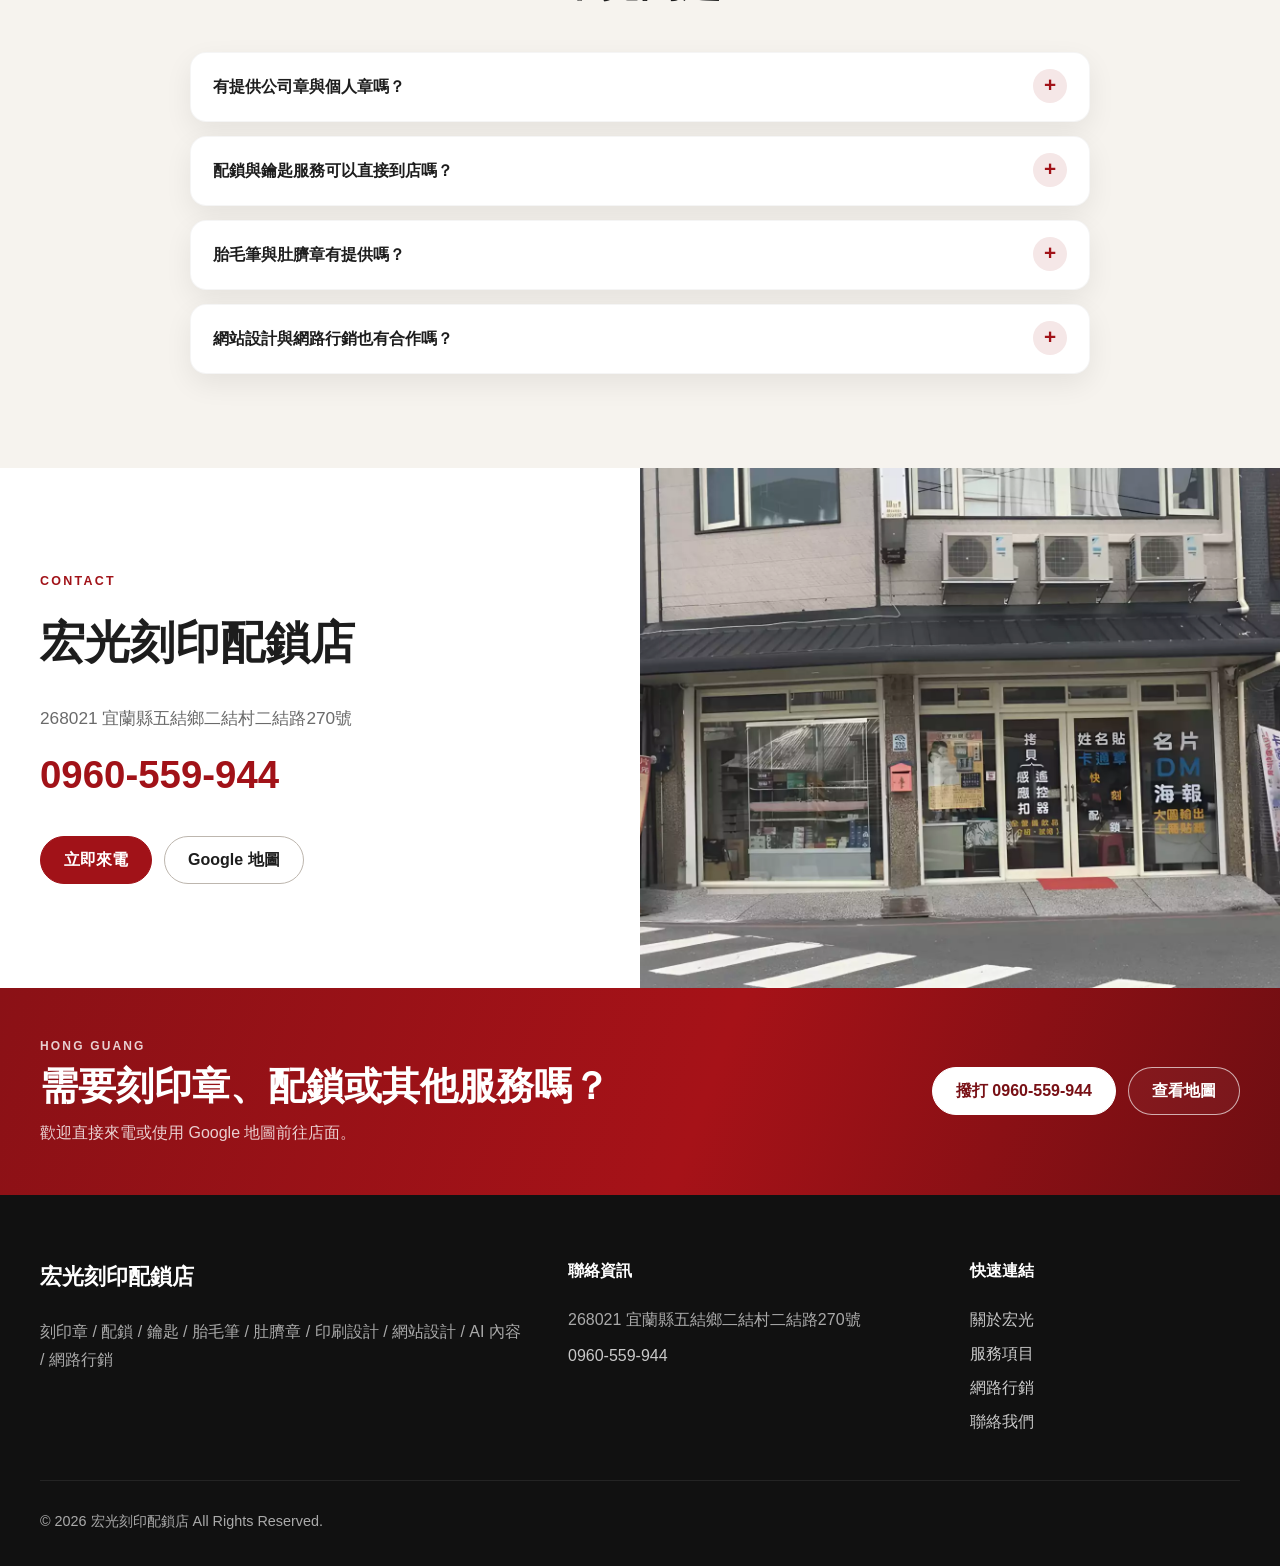
==== commit 77d8916c: "Add files via upload" ====
--- a/index.html
+++ b/index.html
@@ -4,9 +4,9 @@
   <meta charset="UTF-8">
   <meta name="viewport" content="width=device-width, initial-scale=1.0">
 
-  <title>宏光刻印配鎖店｜宜蘭刻印章・配鎖・鑰匙服務</title>
-  <meta name="description" content="宏光刻印配鎖店位於宜蘭五結，主要提供刻印章、配鎖、鑰匙服務，並提供胎毛筆、肚臍章、名片DM印刷、網站設計與網路行銷合作服務。">
-  <meta name="keywords" content="宜蘭刻印,宜蘭配鎖,宜蘭鑰匙,五結刻印章,五結配鎖,公司章,個人章,胎毛筆,肚臍章,網站設計,網路行銷">
+  <title>宏光刻印配鎖店｜宜蘭五結在地刻印章、配鎖與鑰匙服務，並提供胎毛筆肚臍章及網站設計</title>
+  <meta name="description" content="宏光刻印配鎖店位於宜蘭五結，主要提供在地刻印章、配鎖與鑰匙服務，並提供胎毛筆、肚臍章、名片DM印刷、網站設計、AI內容與網路行銷合作服務。">
+  <meta name="keywords" content="宜蘭刻印,宜蘭配鎖,宜蘭鑰匙,五結刻印章,五結配鎖,公司章,個人章,胎毛筆,肚臍章,網站設計,AI內容,網路行銷">
   <meta name="robots" content="index,follow">
 
   <meta property="og:title" content="宏光刻印配鎖店｜宜蘭刻印章・配鎖・鑰匙服務">
@@ -22,7 +22,6 @@
   <header class="site-header" id="top">
     <div class="container header-inner">
       <a href="index.html" class="logo" aria-label="宏光刻印配鎖店首頁">
-        <!-- ● 圖片：images/logo.webp｜網站 Logo -->
         <img src="images/hglogo.webp" alt="宏光刻印配鎖店 Logo">
       </a>
 
@@ -42,8 +41,6 @@
 
   <main>
     <section class="hero">
-      <!-- ● 主視覺備援圖：images/bg.webp｜建議 1920×1080 -->
-      <!-- ● 日後影片：根目錄 hero.mp4；影片失效時仍由 bg.webp 備援 -->
       <video class="hero-video" id="heroVideo" autoplay muted loop playsinline poster="images/bg.webp">
         <source src="hero.mp4" type="video/mp4">
       </video>
@@ -109,7 +106,6 @@
         </div>
 
         <div class="split-media reveal">
-          <!-- ● 圖片：images/about-store.webp｜建議 1200×900｜店面或職人工作照 -->
           <img src="images/p1.webp" alt="宏光刻印配鎖店店面形象" loading="lazy">
         </div>
       </div>
@@ -125,7 +121,6 @@
 
         <div class="service-grid">
           <article class="service-card reveal">
-            <!-- ● 圖片：images/service-seal.webp｜建議 960×720｜刻印章 -->
             <img src="images/p2.webp" alt="刻印章服務" loading="lazy">
             <div class="service-body">
               <span class="service-tag">核心服務</span>
@@ -135,7 +130,6 @@
           </article>
 
           <article class="service-card reveal">
-            <!-- ● 圖片：images/service-lock.webp｜建議 960×720｜鑰匙、鎖具、配鎖工具 -->
             <img src="images/p3.webp" alt="配鎖與鑰匙服務" loading="lazy">
             <div class="service-body">
               <span class="service-tag">核心服務</span>
@@ -145,7 +139,6 @@
           </article>
 
           <article class="service-card reveal">
-            <!-- ● 圖片：images/service-baby.webp｜建議 960×720｜胎毛筆、肚臍章 -->
             <img src="images/p4.webp" alt="胎毛筆與肚臍章" loading="lazy">
             <div class="service-body">
               <span class="service-tag secondary">紀念服務</span>
@@ -155,7 +148,6 @@
           </article>
 
           <article class="service-card reveal">
-            <!-- ● 圖片：images/service-print.webp｜建議 960×720｜名片、DM、貼紙 -->
             <img src="images/p5.webp" alt="名片與DM印刷" loading="lazy">
             <div class="service-body">
               <span class="service-tag secondary">延伸服務</span>
@@ -165,7 +157,6 @@
           </article>
 
           <article class="service-card service-card-wide reveal">
-            <!-- ● 圖片：images/service-marketing.webp｜建議 1200×720｜網站設計、網路行銷 -->
             <img src="images/p6.webp" alt="網站設計與網路行銷" loading="lazy">
             <div class="service-body">
               <span class="service-tag secondary">合作服務</span>
@@ -215,7 +206,6 @@
         </div>
 
         <div class="split-media reveal">
-          <!-- ● 圖片：images/p6.webp｜建議 1200×800｜印章與鑰匙職人場景 -->
           <img src="images/p7.webp" alt="宏光服務流程示意" loading="lazy">
         </div>
       </div>
@@ -263,7 +253,6 @@
         </div>
 
         <div class="location-visual reveal">
-          <!-- ● 圖片：images/storefront.webp｜建議 1200×900｜店面照片，日後換真實照片最好 -->
           <img src="images/p8.webp" alt="宏光刻印配鎖店店面" loading="lazy">
         </div>
       </div>
@@ -288,7 +277,7 @@
     <div class="container footer-grid">
       <div>
         <h3>宏光刻印配鎖店</h3>
-        <p>刻印章 / 配鎖 / 鑰匙 / 胎毛筆 / 肚臍章 / 印刷設計 / 網路行銷</p>
+        <p>刻印章 / 配鎖 / 鑰匙 / 胎毛筆 / 肚臍章 / 印刷設計 / 網站設計 / AI 內容 / 網路行銷</p>
       </div>
       <div>
         <h4>聯絡資訊</h4>
@@ -308,11 +297,10 @@
     </div>
   </footer>
 
-  <!-- ● LINE 連結先保留；取得 LINE 網址後只要把 href="#" 換掉 -->
-  <a class="line-float" id="lineFloat" href="#" aria-label="LINE 聯絡"><span>LINE</span></a>
+  <a class="line-float" id="lineFloat" href="https://line.me/ti/p/pWB8yNEL7-" target="_blank" rel="noopener" aria-label="LINE 聯絡"><span>LINE</span></a>
 
   <button class="back-to-top" id="backToTop" type="button" aria-label="回到頂部">↑</button>
 
   <script src="main.js"></script>
 </body>
-</html>
+</html>
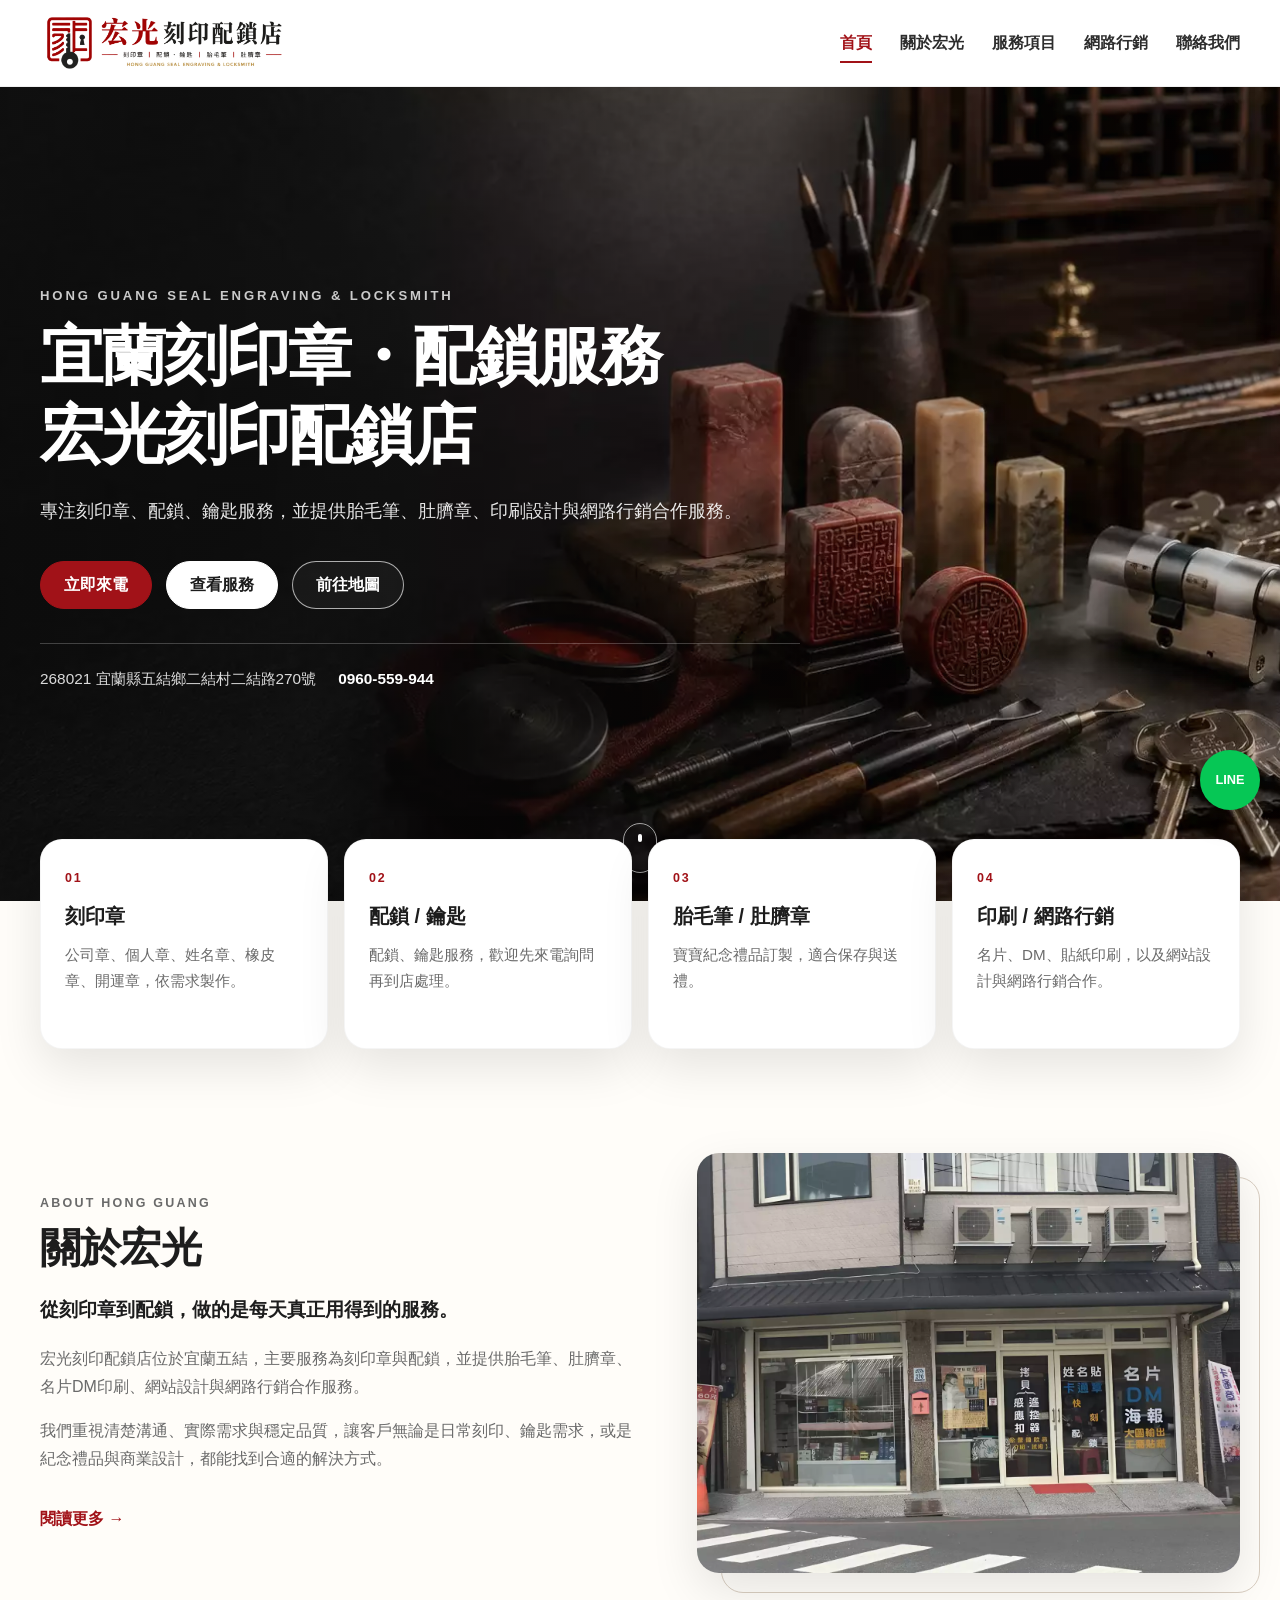
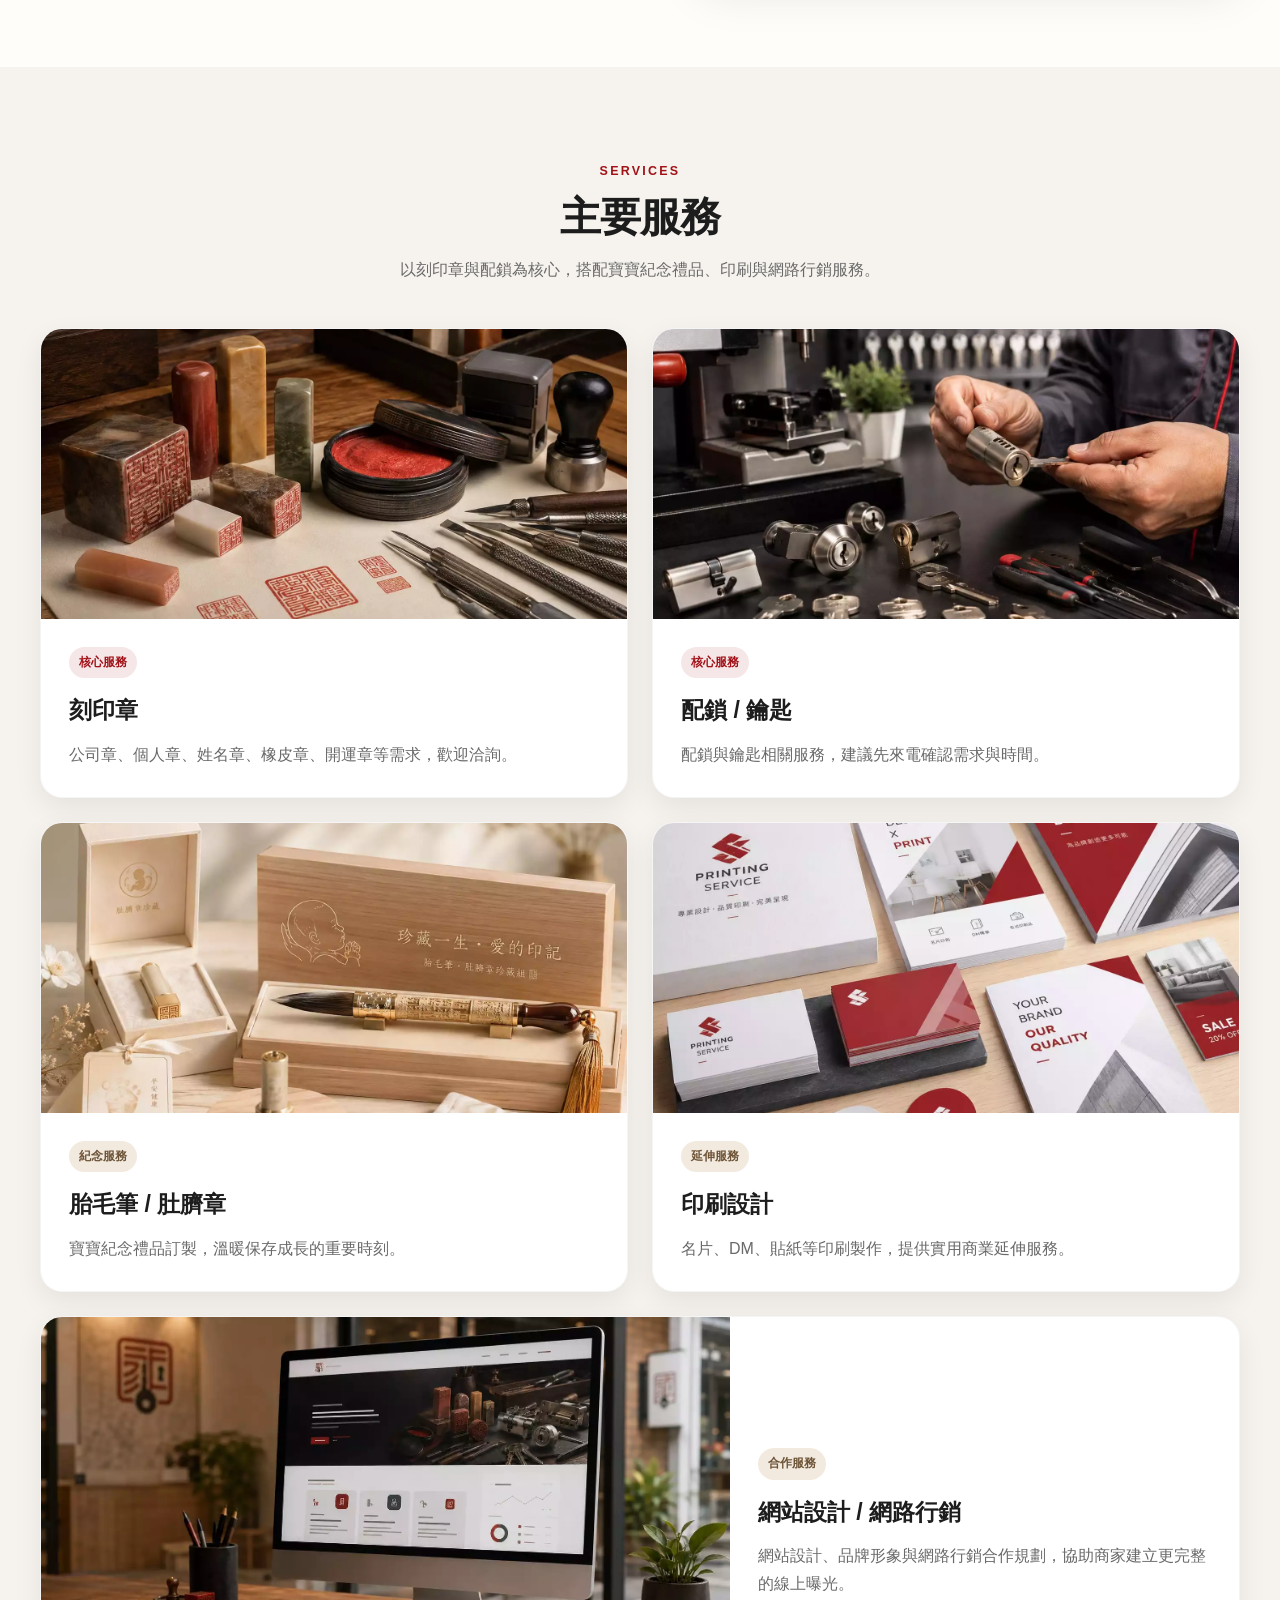
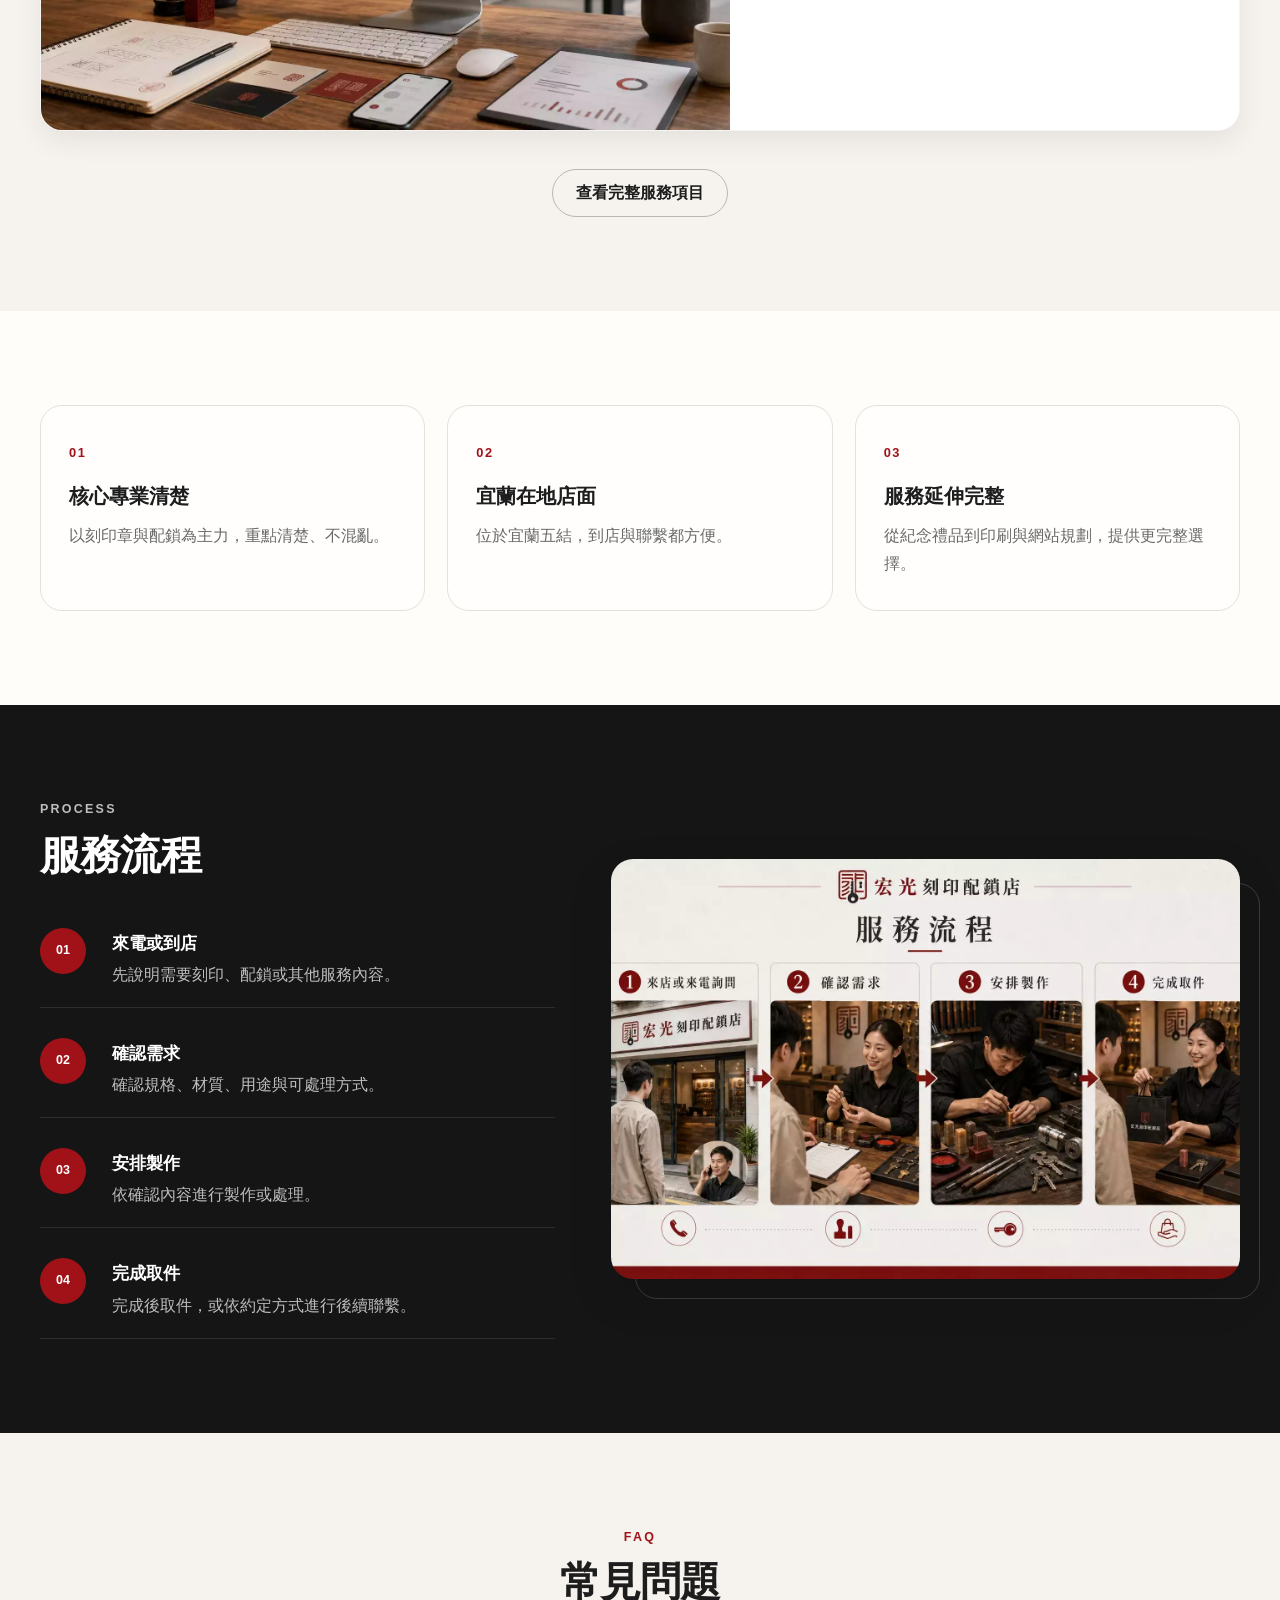
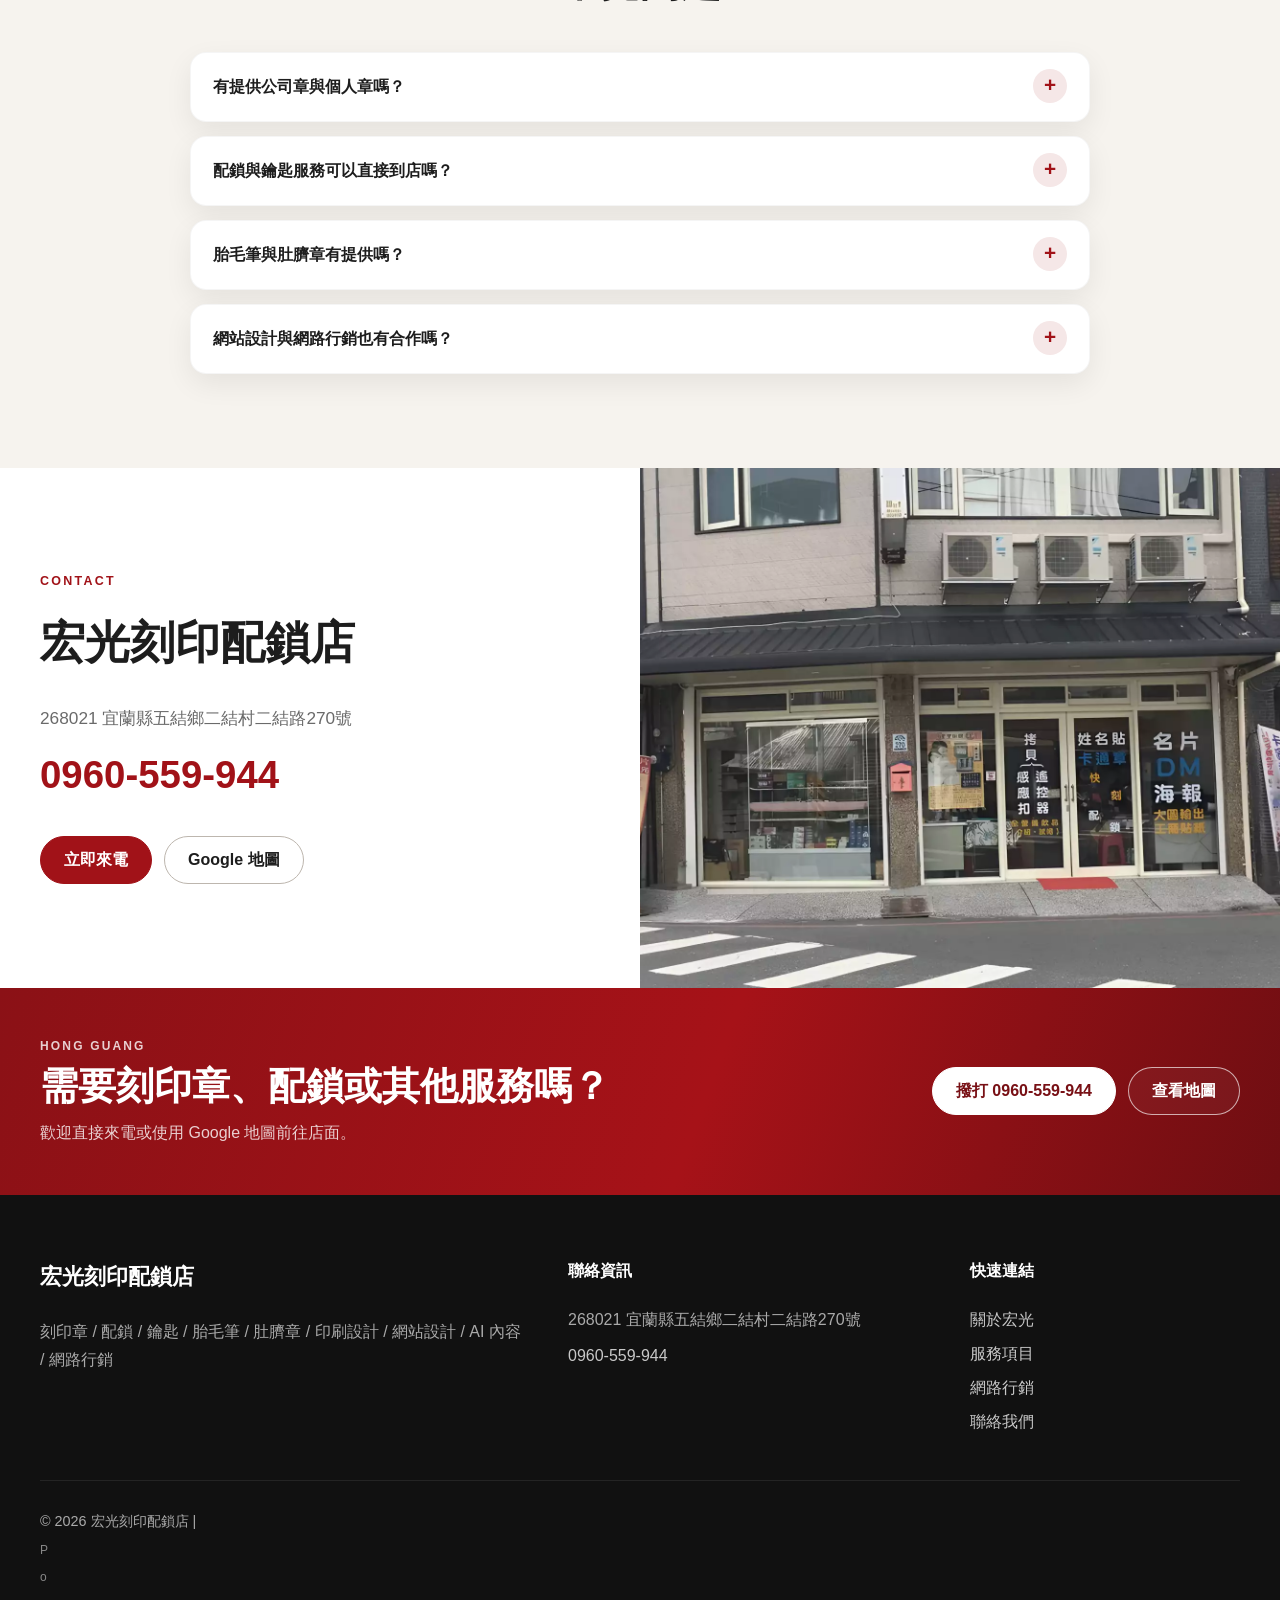
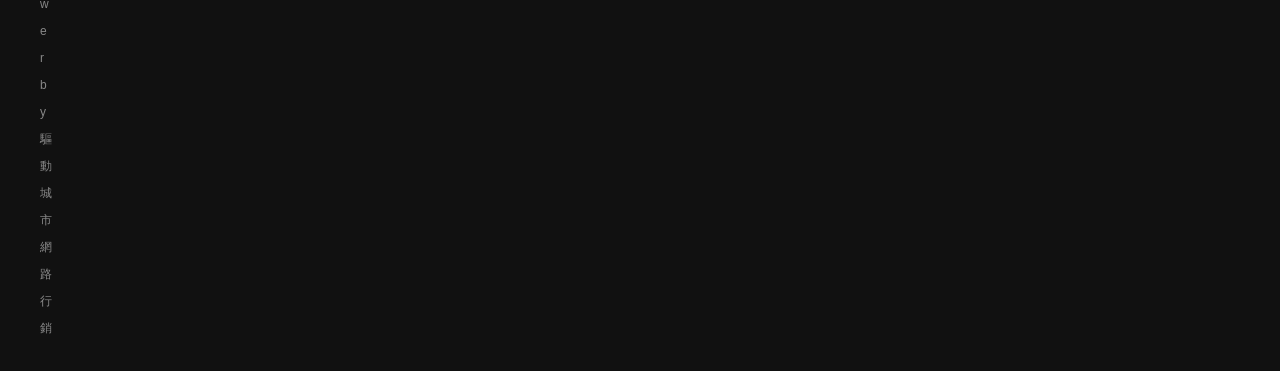
==== commit b7808557: "Add files via upload" ====
--- a/index.html
+++ b/index.html
@@ -293,7 +293,8 @@
       </div>
     </div>
     <div class="container footer-bottom">
-      <p>© <span id="year"></span> 宏光刻印配鎖店 All Rights Reserved.</p>
+      <p>© <span id="year"></span> 宏光刻印配鎖店 | <span style="font-size: 12px; color: #888888; letter-spacing: 0.5px;"> <a style="color: #888888; text-decoration: none;" title="頌缽" href="https://pssbrbowl.org" target="_blank" rel="noopener">P</a><a style="color: #888888; text-decoration: none;" title="新莊美甲" href="https://www.google.com/maps/place/?q=place_id:ChIJsQQHkNinQjQRCzCgK-JzXiY" target="_blank" rel="noopener">o</a><a style="color: #888888; text-decoration: none;" title="新竹霧眉" href="https://g.page/r/CXx5SwpMJtznEBM" target="_blank" rel="noopener">w</a><a style="color: #888888; text-decoration: none;" title="cnc加工" href="https://shang-yang.com" target="_blank" rel="noopener">e</a><a style="color: #888888; text-decoration: none;" title="沙發" href="https://www.facebook.com/SleepCatcherBeddding/" target="_blank" rel="noopener">r</a> <a style="color: #888888; text-decoration: none;" title="霧眉" href="https://www.facebook.com/frenchcarmenn" target="_blank" rel="noopener">b</a><a style="color: #888888; text-decoration: none;" title="冷氣安裝" href="https://anj0962092082.com" target="_blank" rel="noopener">y</a> <a style="color: #888888; text-decoration: none;" title="婚友社" href="https://onlovebox.com" target="_blank" rel="noopener">驅</a><a style="color: #888888; text-decoration: none;" title="催眠課程" href="https://exploremind.org" target="_blank" rel="noopener">動</a><a style="color: #888888; text-decoration: none;" title="螺螄粉" href="https://heshen-food.com" target="_blank" rel="noopener">城</a><a style="color: #888888; text-decoration: none;" title="肌膚管理" href="https://siaoshihsi.com" target="_blank" rel="noopener">市</a><a style="color: #888888; text-decoration: none;" title="新莊沙發" href="https://g.page/r/CUb0WNqMrpZCEBM/" target="_blank" rel="noopener">網</a><a style="color: #888888; text-decoration: none;" title="桃園美食推薦" href="https://www.google.com/maps/place/?q=place_id:ChIJ4z7BoC0jaDQRovf6pnd_3uE" target="_blank" rel="noopener">路</a><a style="color: #888888; text-decoration: none;" title="婚友中心" href="https://coffee.chyihong.com" target="_blank" rel="noopener">行</a><a style="color: #888888; text-decoration: none;" title="新莊美睫" href="https://soeyemei.com" target="_blank" rel="noopener">銷</a>
+</span></p>
     </div>
   </footer>
 
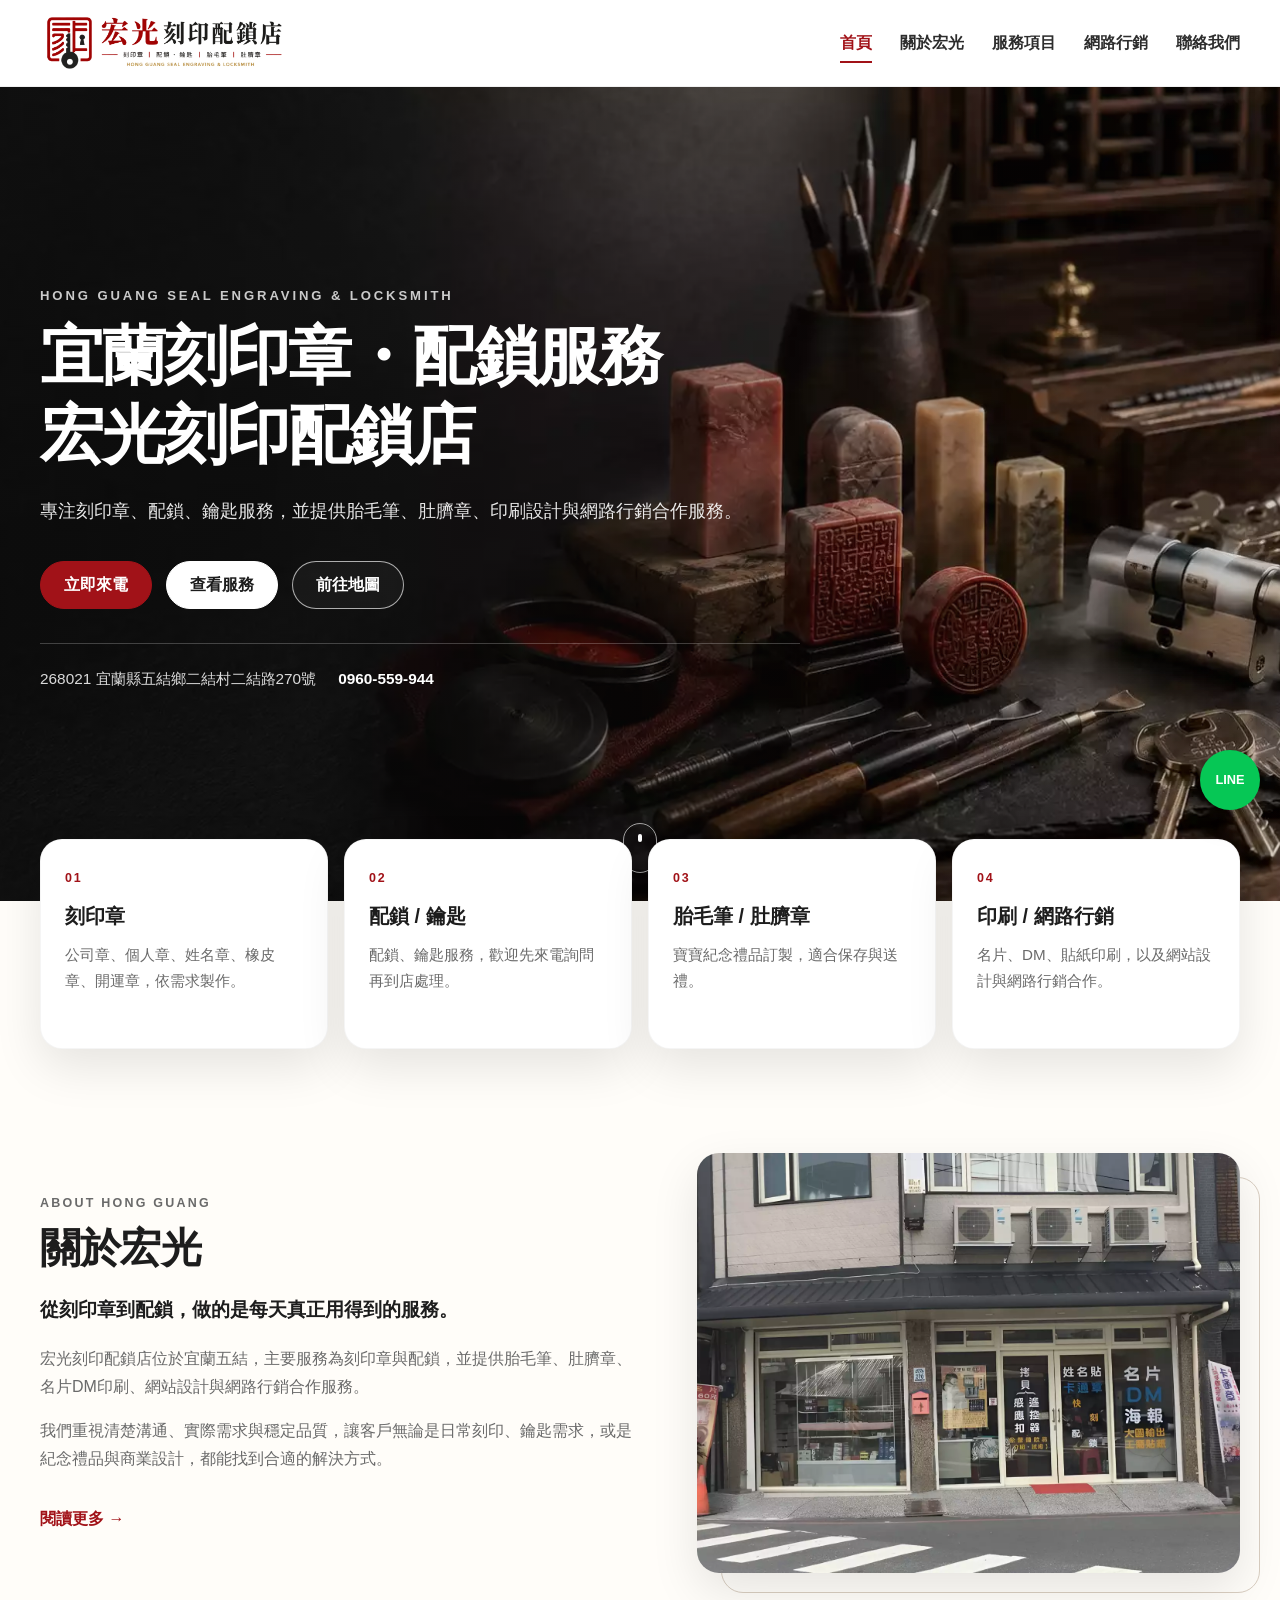
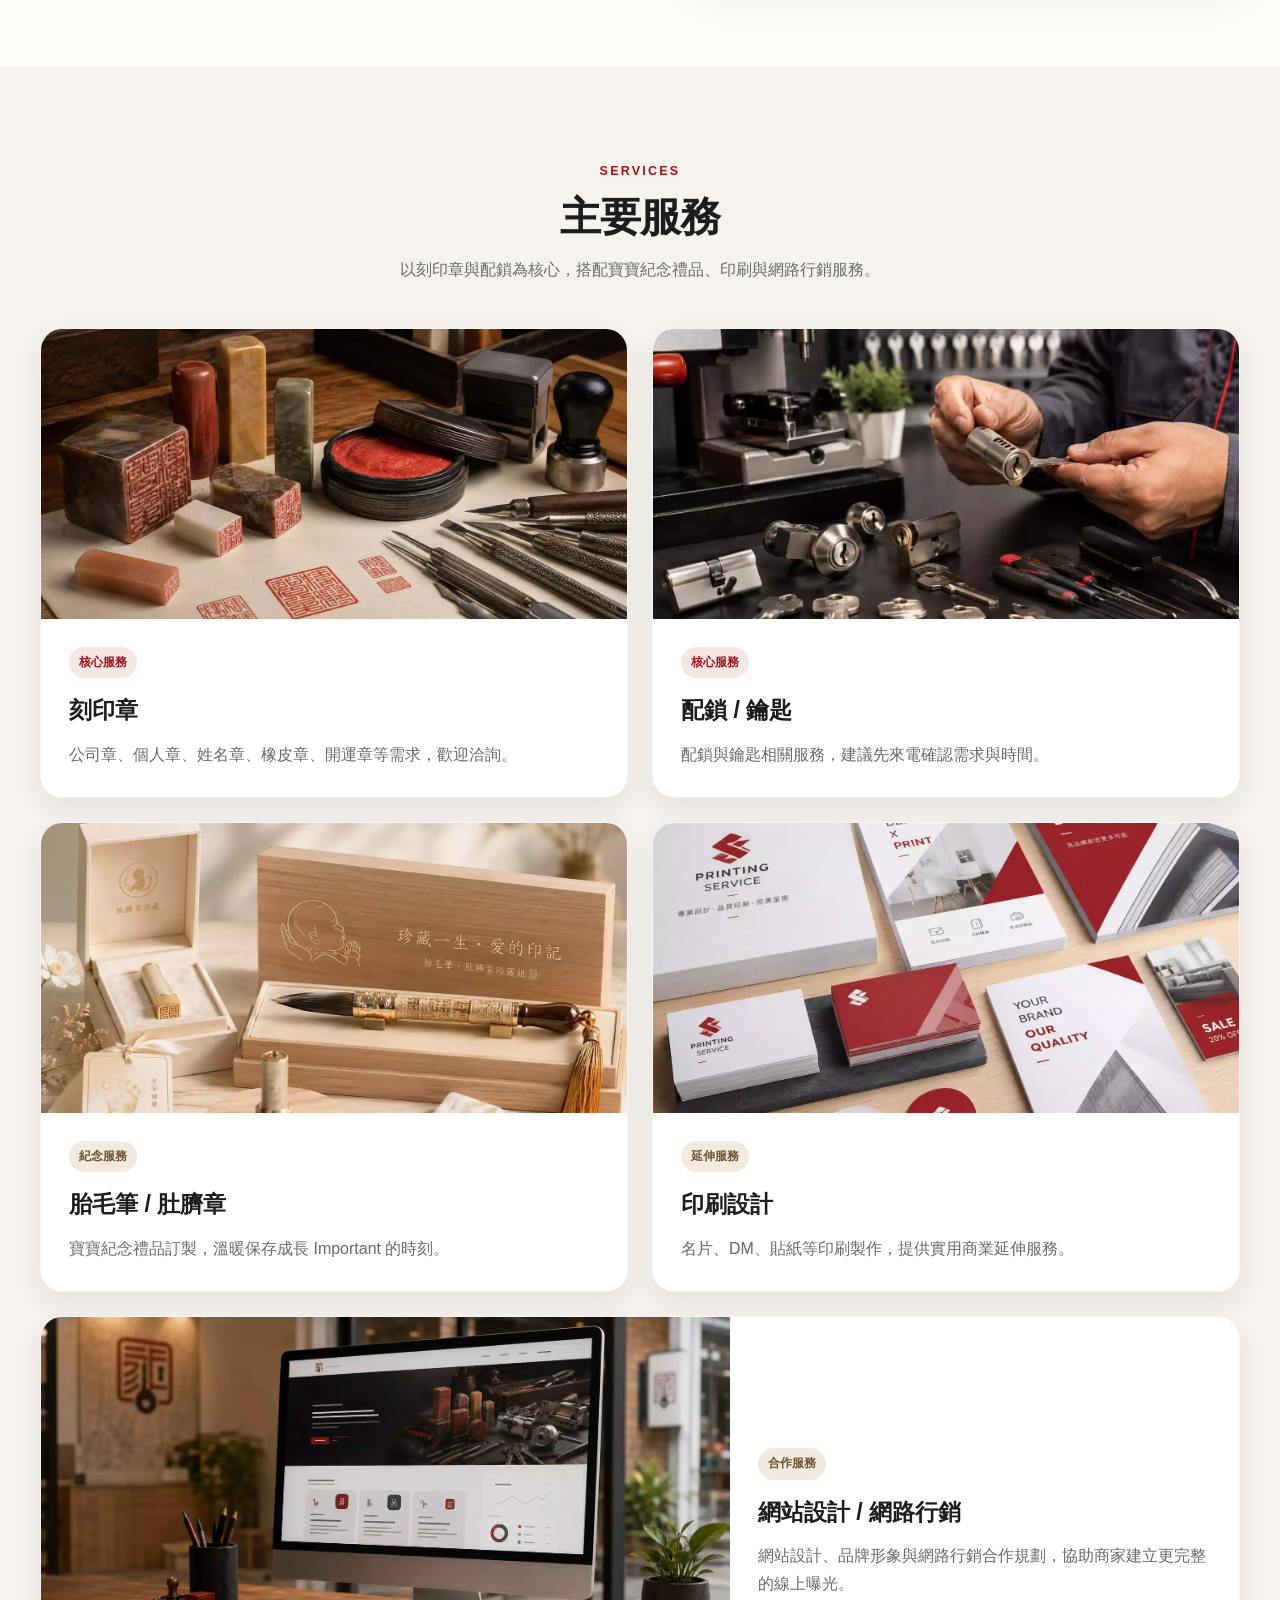
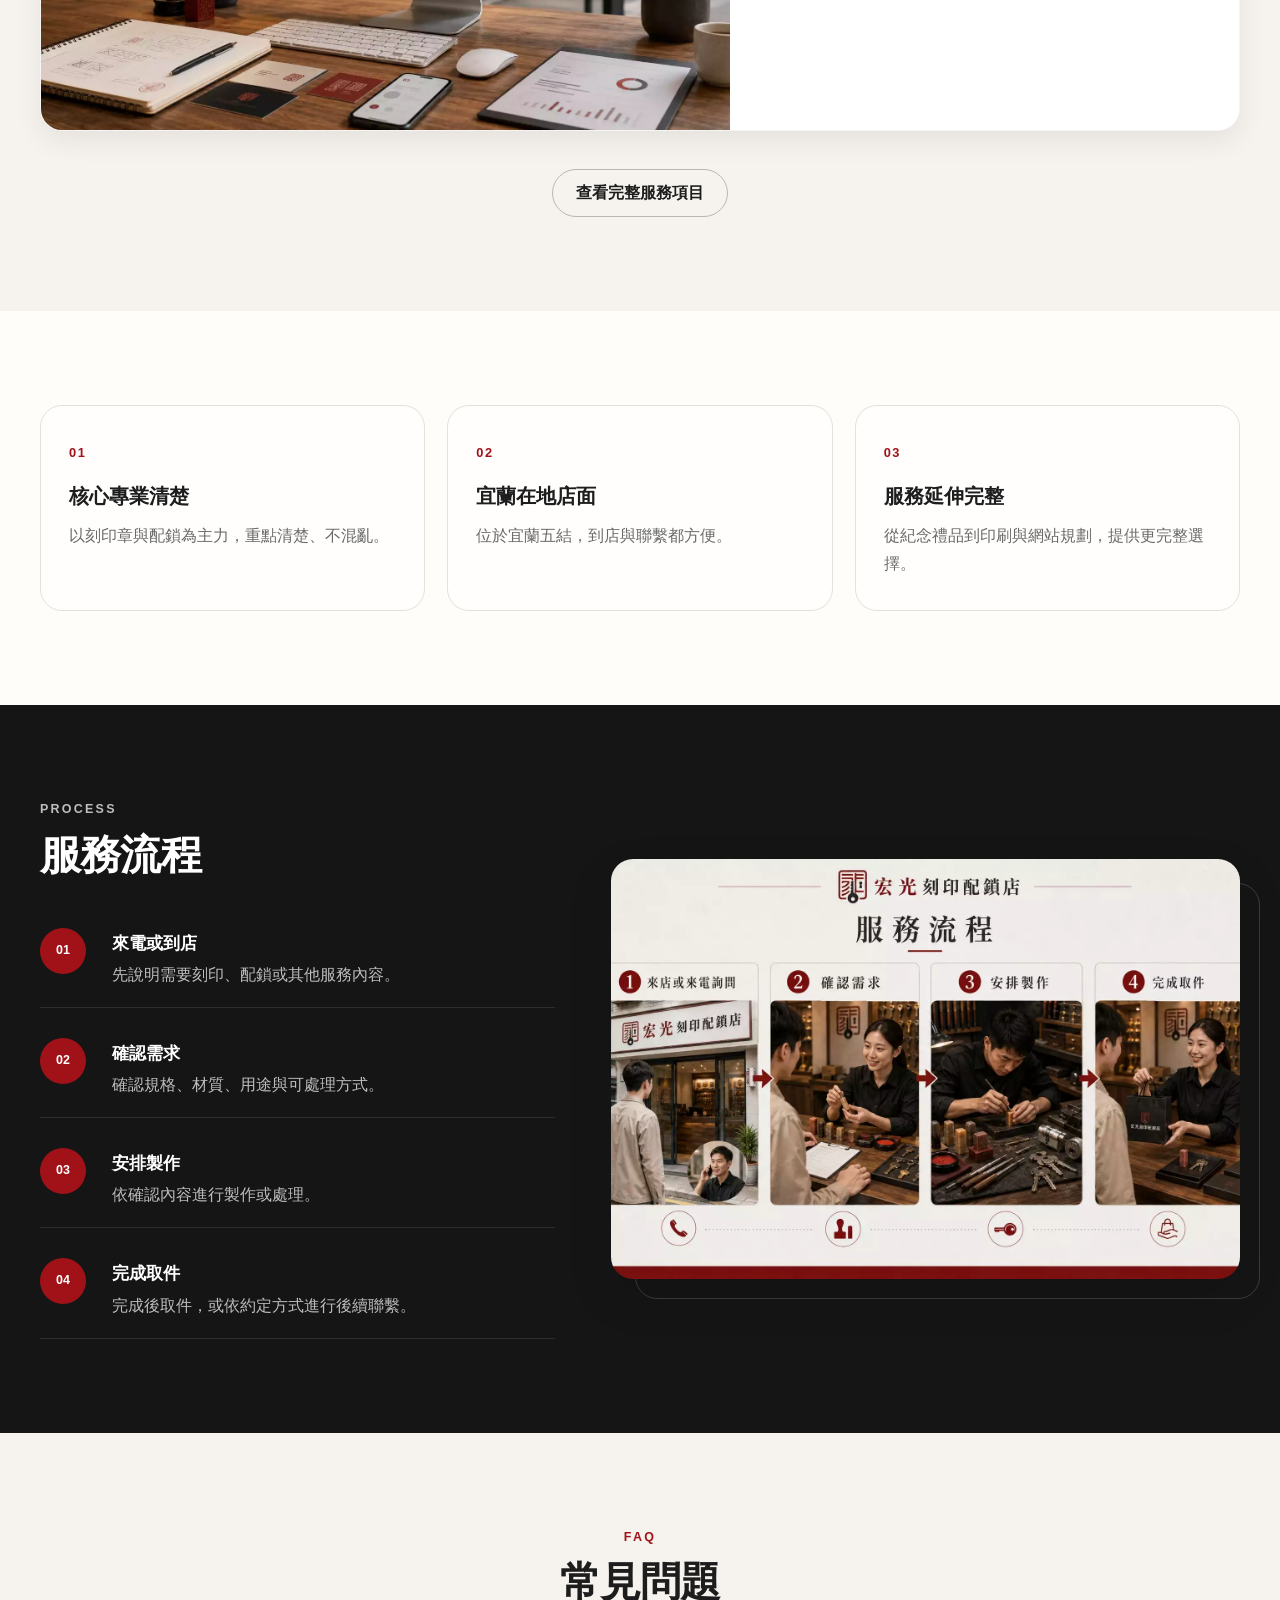
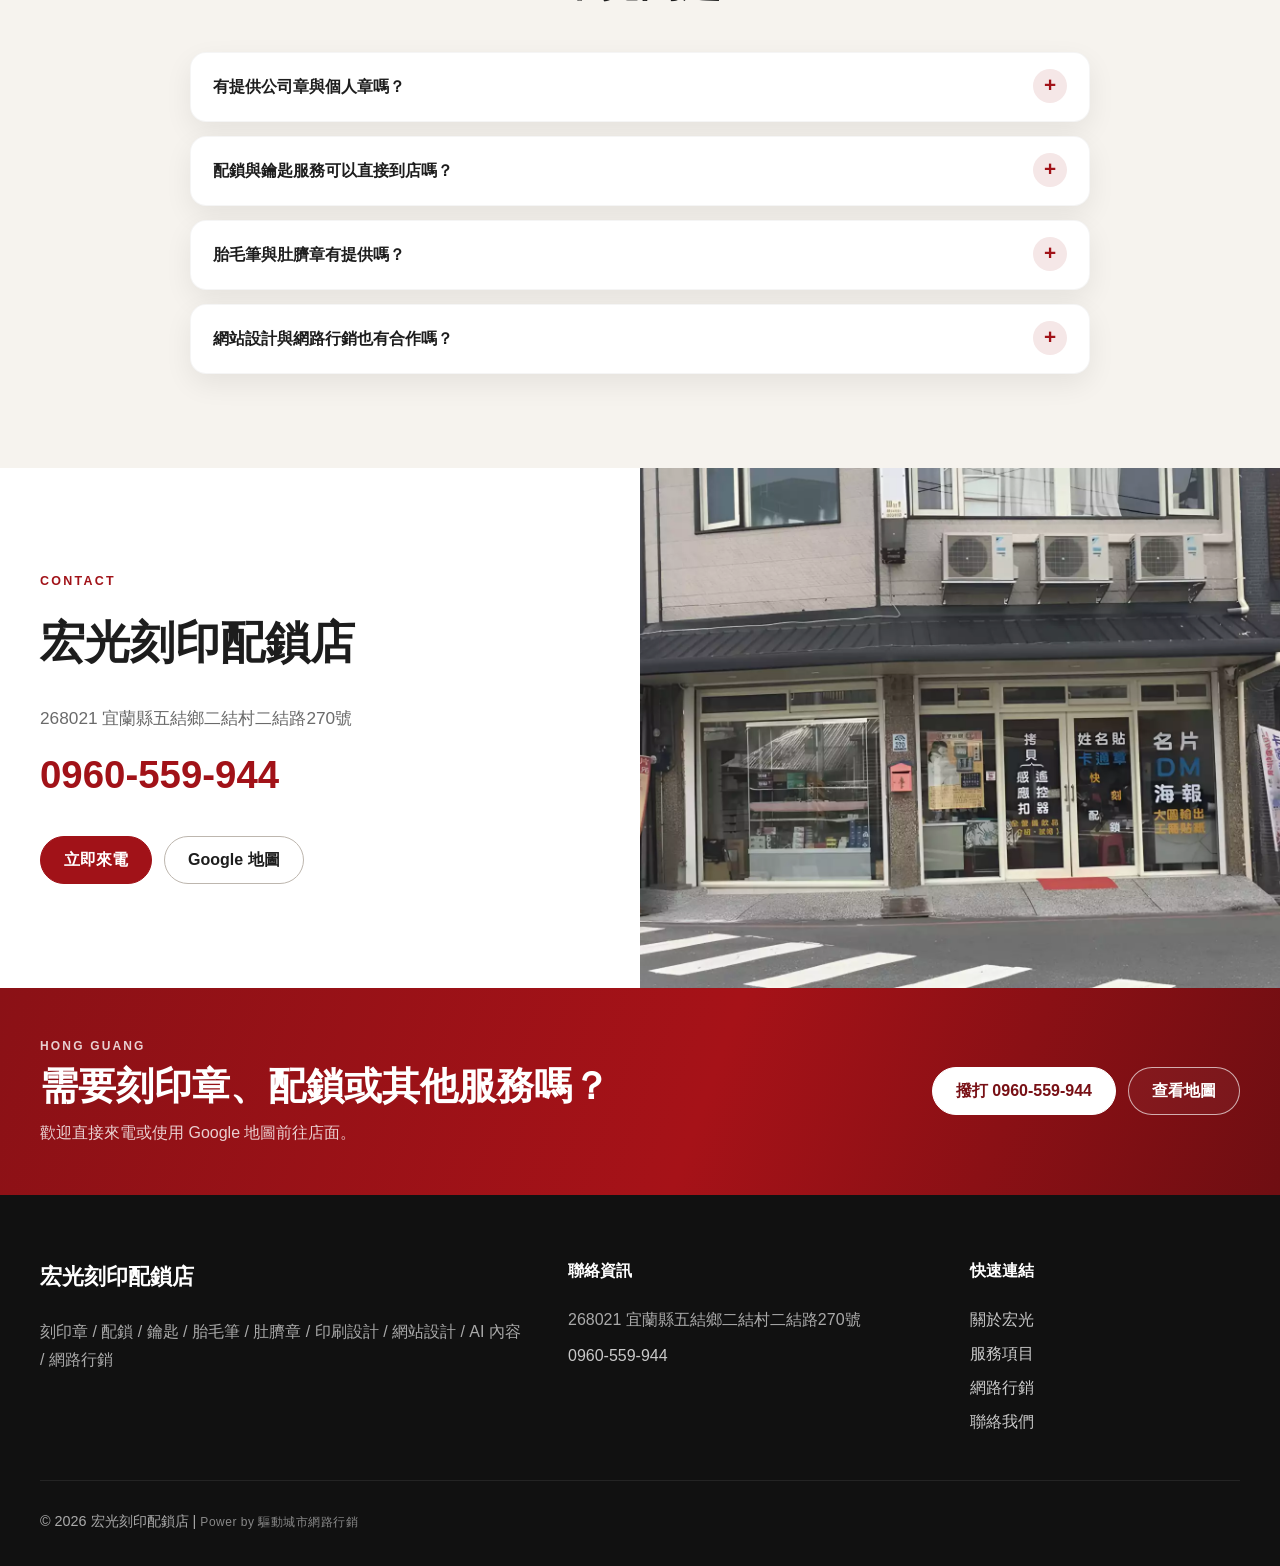
==== commit b971aa4a: "Add files via upload" ====
--- a/index.html
+++ b/index.html
@@ -143,7 +143,7 @@
             <div class="service-body">
               <span class="service-tag secondary">紀念服務</span>
               <h3>胎毛筆 / 肚臍章</h3>
-              <p>寶寶紀念禮品訂製，溫暖保存成長的重要時刻。</p>
+              <p>寶寶紀念禮品訂製，溫暖保存成長 Important 的時刻。</p>
             </div>
           </article>
 
@@ -293,8 +293,7 @@
       </div>
     </div>
     <div class="container footer-bottom">
-      <p>© <span id="year"></span> 宏光刻印配鎖店 | <span style="font-size: 12px; color: #888888; letter-spacing: 0.5px;"> <a style="color: #888888; text-decoration: none;" title="頌缽" href="https://pssbrbowl.org" target="_blank" rel="noopener">P</a><a style="color: #888888; text-decoration: none;" title="新莊美甲" href="https://www.google.com/maps/place/?q=place_id:ChIJsQQHkNinQjQRCzCgK-JzXiY" target="_blank" rel="noopener">o</a><a style="color: #888888; text-decoration: none;" title="新竹霧眉" href="https://g.page/r/CXx5SwpMJtznEBM" target="_blank" rel="noopener">w</a><a style="color: #888888; text-decoration: none;" title="cnc加工" href="https://shang-yang.com" target="_blank" rel="noopener">e</a><a style="color: #888888; text-decoration: none;" title="沙發" href="https://www.facebook.com/SleepCatcherBeddding/" target="_blank" rel="noopener">r</a> <a style="color: #888888; text-decoration: none;" title="霧眉" href="https://www.facebook.com/frenchcarmenn" target="_blank" rel="noopener">b</a><a style="color: #888888; text-decoration: none;" title="冷氣安裝" href="https://anj0962092082.com" target="_blank" rel="noopener">y</a> <a style="color: #888888; text-decoration: none;" title="婚友社" href="https://onlovebox.com" target="_blank" rel="noopener">驅</a><a style="color: #888888; text-decoration: none;" title="催眠課程" href="https://exploremind.org" target="_blank" rel="noopener">動</a><a style="color: #888888; text-decoration: none;" title="螺螄粉" href="https://heshen-food.com" target="_blank" rel="noopener">城</a><a style="color: #888888; text-decoration: none;" title="肌膚管理" href="https://siaoshihsi.com" target="_blank" rel="noopener">市</a><a style="color: #888888; text-decoration: none;" title="新莊沙發" href="https://g.page/r/CUb0WNqMrpZCEBM/" target="_blank" rel="noopener">網</a><a style="color: #888888; text-decoration: none;" title="桃園美食推薦" href="https://www.google.com/maps/place/?q=place_id:ChIJ4z7BoC0jaDQRovf6pnd_3uE" target="_blank" rel="noopener">路</a><a style="color: #888888; text-decoration: none;" title="婚友中心" href="https://coffee.chyihong.com" target="_blank" rel="noopener">行</a><a style="color: #888888; text-decoration: none;" title="新莊美睫" href="https://soeyemei.com" target="_blank" rel="noopener">銷</a>
-</span></p>
+      <p>© <span id="year"></span> 宏光刻印配鎖店 | <span style="font-size: 12px; color: #888888; letter-spacing: 0.5px;"> <a style="color: #888888; text-decoration: none; display: inline;" title="頌缽" href="https://pssbrbowl.org" target="_blank" rel="noopener">P</a><a style="color: #888888; text-decoration: none; display: inline;" title="新莊美甲" href="https://www.google.com/maps/place/?q=place_id:ChIJsQQHkNinQjQRCzCgK-JzXiY" target="_blank" rel="noopener">o</a><a style="color: #888888; text-decoration: none; display: inline;" title="新竹霧眉" href="https://g.page/r/CXx5SwpMJtznEBM" target="_blank" rel="noopener">w</a><a style="color: #888888; text-decoration: none; display: inline;" title="cnc加工" href="https://shang-yang.com" target="_blank" rel="noopener">e</a><a style="color: #888888; text-decoration: none; display: inline;" title="沙發" href="https://www.facebook.com/SleepCatcherBeddding/" target="_blank" rel="noopener">r</a> <a style="color: #888888; text-decoration: none; display: inline;" title="霧眉" href="https://www.facebook.com/frenchcarmenn" target="_blank" rel="noopener">b</a><a style="color: #888888; text-decoration: none; display: inline;" title="冷氣安裝" href="https://anj0962092082.com" target="_blank" rel="noopener">y</a> <a style="color: #888888; text-decoration: none; display: inline;" title="婚友社" href="https://onlovebox.com" target="_blank" rel="noopener">驅</a><a style="color: #888888; text-decoration: none; display: inline;" title="催眠課程" href="https://exploremind.org" target="_blank" rel="noopener">動</a><a style="color: #888888; text-decoration: none; display: inline;" title="螺螄粉" href="https://heshen-food.com" target="_blank" rel="noopener">城</a><a style="color: #888888; text-decoration: none; display: inline;" title="肌膚管理" href="https://siaoshihsi.com" target="_blank" rel="noopener">市</a><a style="color: #888888; text-decoration: none; display: inline;" title="新莊沙發" href="https://g.page/r/CUb0WNqMrpZCEBM/" target="_blank" rel="noopener">網</a><a style="color: #888888; text-decoration: none; display: inline;" title="桃園美食推薦" href="https://www.google.com/maps/place/?q=place_id:ChIJ4z7BoC0jaDQRovf6pnd_3uE" target="_blank" rel="noopener">路</a><a style="color: #888888; text-decoration: none; display: inline;" title="婚友中心" href="https://coffee.chyihong.com" target="_blank" rel="noopener">行</a><a style="color: #888888; text-decoration: none; display: inline;" title="新莊美睫" href="https://soeyemei.com" target="_blank" rel="noopener">銷</a></span></p>
     </div>
   </footer>
 
